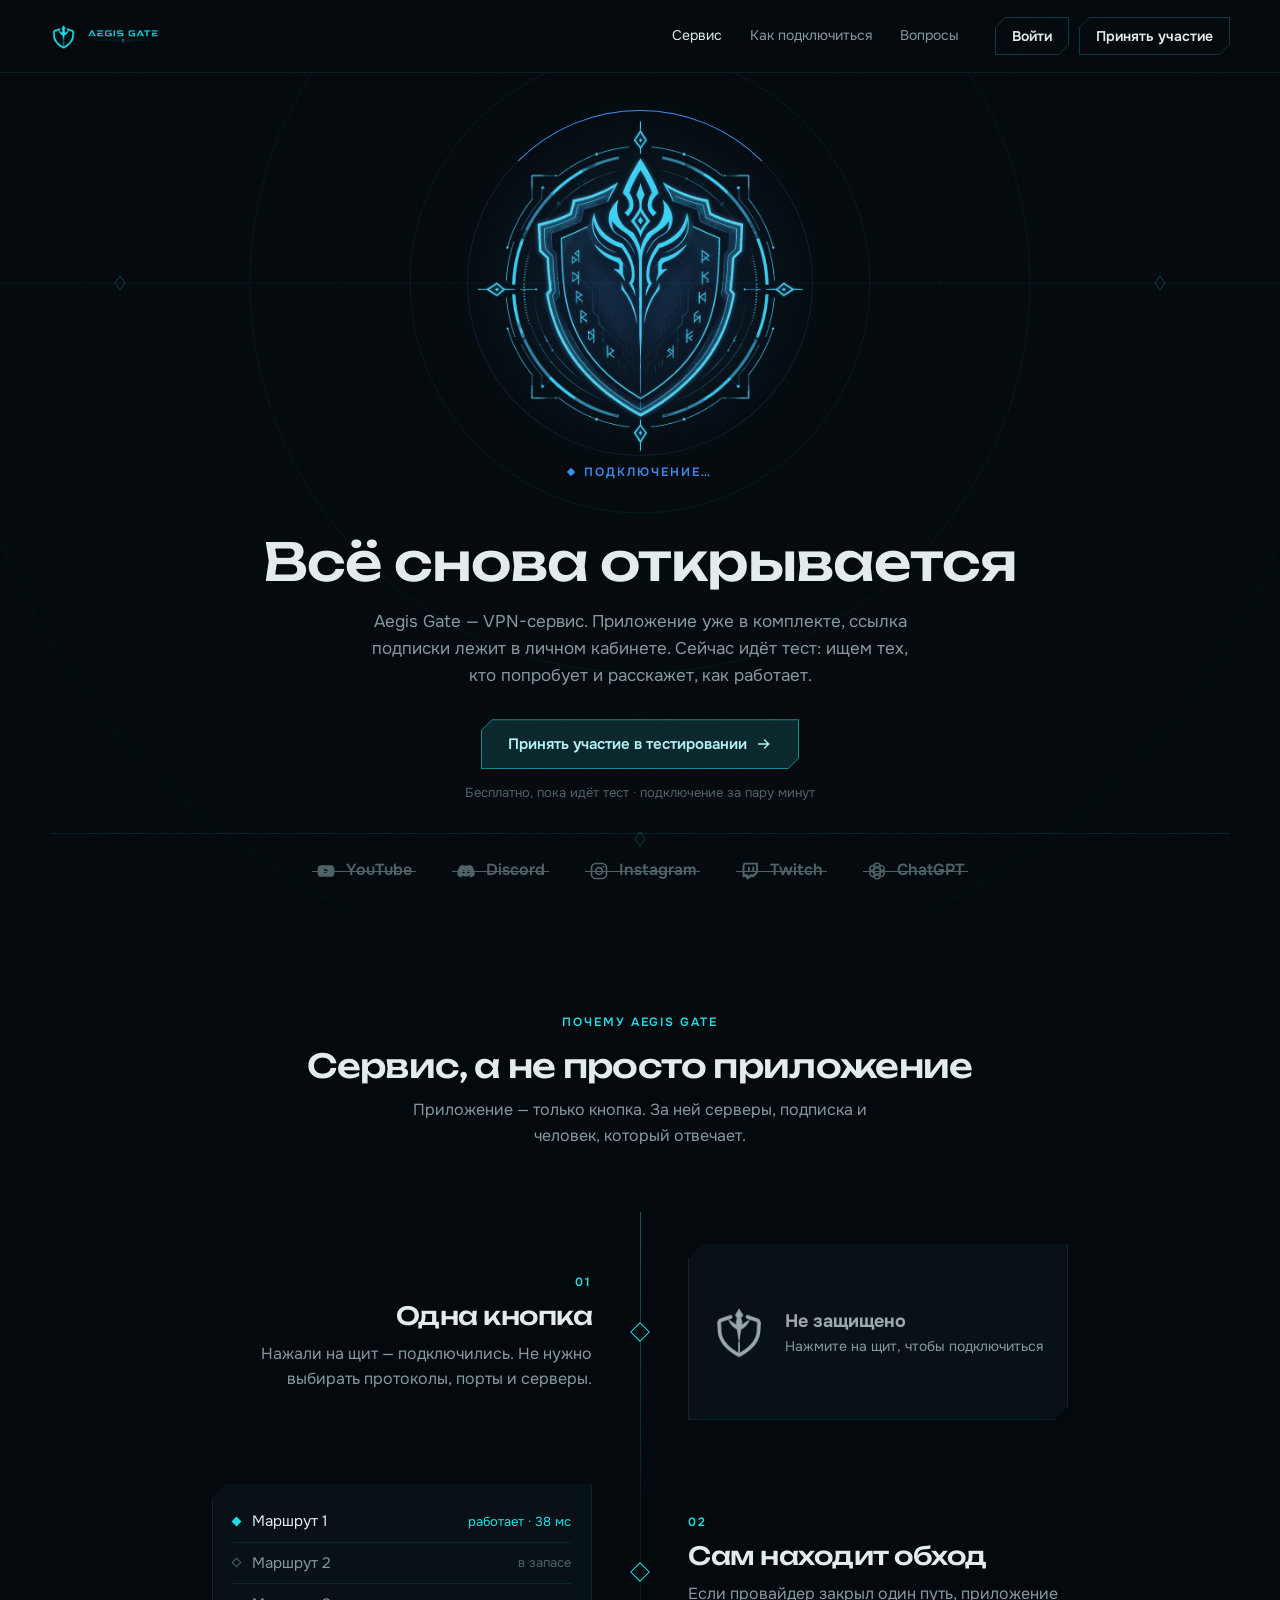
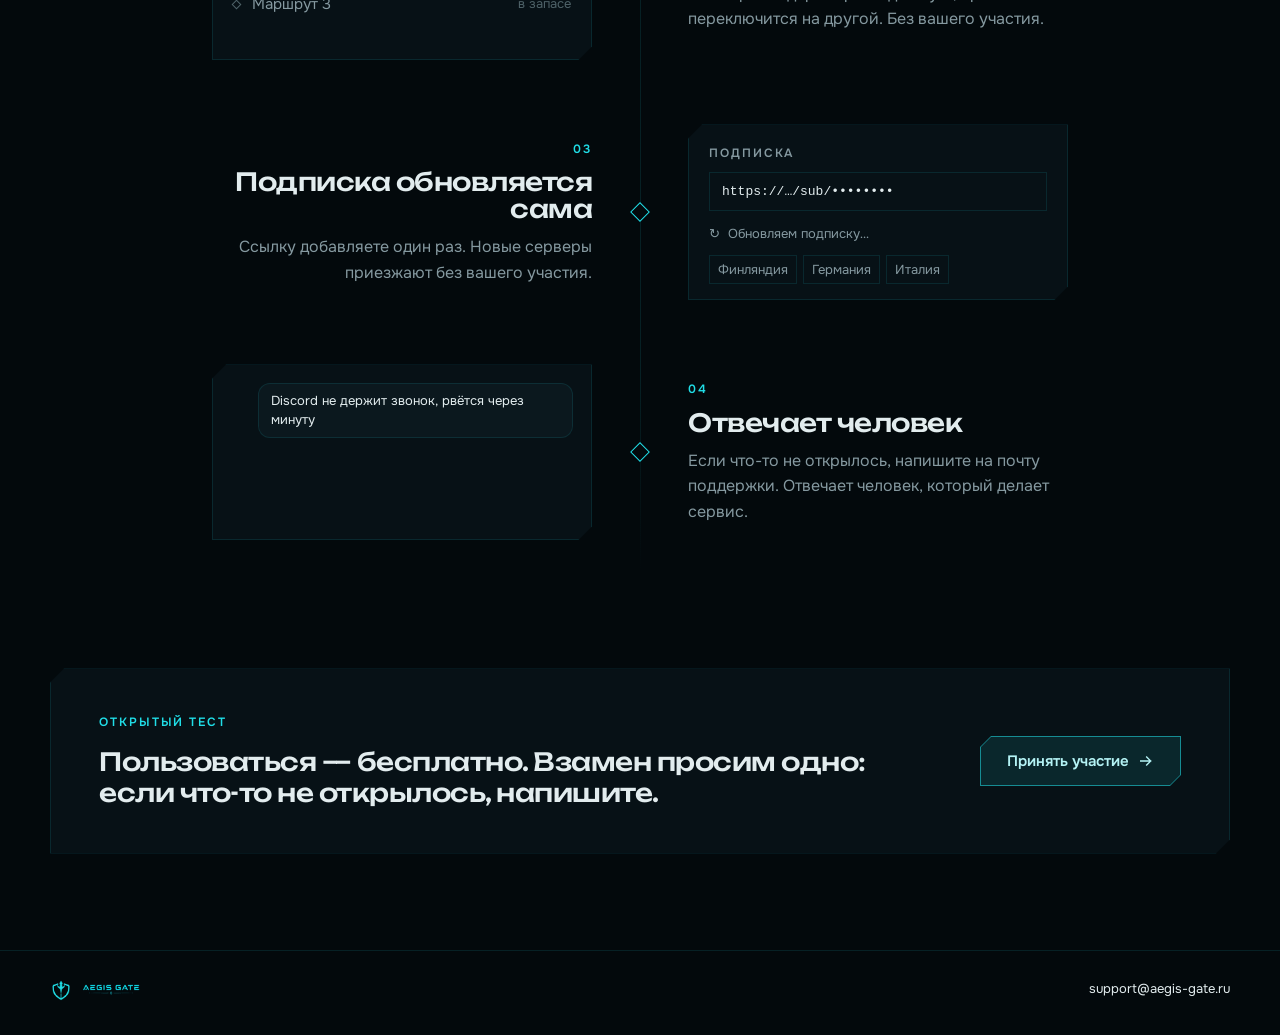
==== index.html @ 605c03d4 "Put the shield icon at the site root so Yandex can show it in search. Co-authored-by: Cursor <cursor" ====
<!DOCTYPE html>
<html lang="ru">
  <head>
    <meta charset="UTF-8">
    <meta name="viewport" content="width=device-width, initial-scale=1">
    <title>Aegis Gate — VPN-сервис. Открытый тест</title>
    <meta name="description" content="Aegis Gate — VPN-сервис: приложение для Windows и Android, ссылка подписки в личном кабинете. Идёт открытый тест — пользоваться бесплатно.">
    <meta name="theme-color" content="#03090C">
    <link rel="canonical" href="https://aegis-gate.ru/">
    <meta property="og:type" content="website">
    <meta property="og:locale" content="ru_RU">
    <meta property="og:site_name" content="Aegis Gate">
    <meta property="og:title" content="Aegis Gate — VPN-сервис. Открытый тест">
    <meta property="og:description" content="Aegis Gate — VPN-сервис: приложение для Windows и Android, ссылка подписки в личном кабинете. Идёт открытый тест — пользоваться бесплатно.">
    <meta property="og:url" content="https://aegis-gate.ru/">
    <meta property="og:image" content="https://aegis-gate.ru/assets/og-image.png">
    <meta property="og:image:width" content="1200">
    <meta property="og:image:height" content="630">
    <meta name="twitter:card" content="summary_large_image">
    <link rel="icon" href="/favicon.png" type="image/png" sizes="120x120">
    <link rel="icon" href="/favicon.ico" type="image/x-icon" sizes="32x32">
    <link rel="apple-touch-icon" href="/assets/apple-touch-icon.png">
    <link rel="manifest" href="site.webmanifest">
    <link rel="preload" href="assets/fonts/unbounded-cyrillic.woff2" as="font" type="font/woff2" crossorigin>
    <link rel="preload" href="assets/fonts/onest-cyrillic.woff2" as="font" type="font/woff2" crossorigin>
    <link rel="stylesheet" href="css/site.css?v=9">
  </head>
  <body>
    <a class="sr-only" href="#main">К содержимому</a>
    <header class="site-header">
      <div class="wrap">
        <a class="brand" href="/" aria-label="Aegis Gate — на главную">
          <img src="assets/brand/status-on.png" alt="" width="27" height="27">
          <img src="assets/brand/wordmark.webp" alt="Aegis Gate" width="72" height="15">
        </a>
        <button class="menu-toggle" type="button" aria-expanded="false" aria-controls="nav" aria-label="Меню"><span></span></button>
        <nav class="nav" id="nav" aria-label="Основное меню">
          <a href="/" aria-current="page">Сервис</a>
          <a href="/connect">Как подключиться</a>
          <a href="/faq">Вопросы</a>
          <div class="nav-actions">
            <a class="btn btn--ghost btn--sm" href="/account" data-account-link><span>Войти</span></a>
            <a class="btn btn--ghost btn--sm" href="/connect"><span>Принять участие</span></a>
          </div>
        </nav>
      </div>
    </header>

    <main id="main">
      <section class="hero" data-shield data-autoplay aria-labelledby="hero-title">
        <div class="backdrop" aria-hidden="true"><svg viewBox="0 0 1800 1800" fill="none" stroke="#20DEE7"><circle cx="900" cy="900" r="230" stroke-opacity="0.085"/><circle cx="900" cy="900" r="300" stroke-opacity="0.075" stroke-dasharray="2 7"/><circle cx="900" cy="900" r="390" stroke-opacity="0.065"/><circle cx="900" cy="900" r="520" stroke-opacity="0.055" stroke-dasharray="2 7"/><circle cx="900" cy="900" r="690" stroke-opacity="0.045"/><circle cx="900" cy="900" r="900" stroke-opacity="0.035" stroke-dasharray="2 7"/><line x1="0" y1="900" x2="1800" y2="900" stroke-opacity="0.05"/><line x1="900" y1="0" x2="900" y2="1800" stroke-opacity="0.04"/><polygon points="380,893 385,900 380,907 375,900" stroke-opacity="0.25"/><polygon points="1420,893 1425,900 1420,907 1415,900" stroke-opacity="0.25"/><polygon points="900,1449 905,1456 900,1463 895,1456" stroke-opacity="0.25"/></svg></div>
        <span class="beam beam--halo" aria-hidden="true"></span>
        <span class="beam beam--core" aria-hidden="true"></span>
        <button class="emblem" data-status="off" type="button" data-emblem aria-pressed="false" aria-label="Щит: нажмите, чтобы подключиться">
          <span class="emblem__glow"></span>
          <span class="emblem__spin"></span>
          <span class="emblem__art">
            <span class="emblem__tone">
              <span class="emblem__half emblem__half--l"><img src="assets/brand/emblem.webp" alt="" width="772" height="772" decoding="async"></span>
              <span class="emblem__half emblem__half--r"><img src="assets/brand/emblem.webp" alt="" width="772" height="772" decoding="async"></span>
            </span>
            <span class="emblem__badge">FI</span>
          </span>
        </button>
        <div class="status">
          <span class="status__label label"><span class="diamond"></span><span data-status-label>Не защищено</span></span>
          <span class="status__hint" data-text-off="Нажмите на щит" data-text-on="Нажмите ещё раз, чтобы выключить">Нажмите на щит</span>
        </div>
        <h1 class="display d-hero" id="hero-title">Всё снова открывается</h1>
        <p class="hero__lead">Aegis Gate — VPN-сервис. Приложение уже в комплекте, ссылка подписки лежит в личном кабинете. Сейчас идёт тест: ищем тех, кто попробует и расскажет, как работает.</p>
        <div class="hero__cta">
          <a class="btn" href="/connect"><span>Принять участие в тестировании <svg class="arrow" viewBox="0 0 24 24" width="16" height="16" aria-hidden="true" fill="none" stroke="currentColor" stroke-width="2" stroke-linecap="square"><path d="M4 12h15M13 6l6 6-6 6"/></svg></span></a>
          <span class="hero__note">Бесплатно, пока идёт тест · подключение за пару минут</span>
        </div>
        <div class="hero__services">
          <ul class="services" aria-label="Что откроется">
            <li class="service" style="--i:0;--brand:#FF2D3D"><svg viewBox="0 0 24 24" fill="currentColor" aria-hidden="true"><path fill-rule="evenodd" d="M6.4 5h11.2A4.4 4.4 0 0 1 22 9.4v5.2a4.4 4.4 0 0 1-4.4 4.4H6.4A4.4 4.4 0 0 1 2 14.6V9.4A4.4 4.4 0 0 1 6.4 5zM10 8.9v6.2l5.3-3.1z"/></svg><span>YouTube</span></li>
            <li class="service" style="--i:1;--brand:#5865F2"><svg viewBox="0 0 24 24" fill="currentColor" aria-hidden="true"><path fill-rule="evenodd" d="M19.3 5.9a16.6 16.6 0 0 0-4.1-1.3l-.5 1.1a15.3 15.3 0 0 0-5.4 0l-.5-1.1a16.6 16.6 0 0 0-4.1 1.3C2.1 9.8 1.4 13.6 1.7 17.4a16.7 16.7 0 0 0 5 2.5l1.1-1.7c-.6-.2-1.2-.5-1.7-.8l.4-.3a11.9 11.9 0 0 0 11 0l.4.3c-.5.3-1.1.6-1.7.8l1.1 1.7a16.7 16.7 0 0 0 5-2.5c.4-4.4-.7-8.2-3-11.5zM9 11a1.7 1.9 0 1 0 0 3.8A1.7 1.9 0 1 0 9 11zm6 0a1.7 1.9 0 1 0 0 3.8 1.7 1.9 0 1 0 0-3.8z"/></svg><span>Discord</span></li>
            <li class="service" style="--i:2;--brand:#F0447A"><svg viewBox="0 0 24 24" fill="currentColor" aria-hidden="true"><rect x="3" y="3" width="18" height="18" rx="5.2" fill="none" stroke="currentColor" stroke-width="2"/><circle cx="12" cy="12" r="4.1" fill="none" stroke="currentColor" stroke-width="2"/><circle cx="17.2" cy="6.8" r="1.25"/></svg><span>Instagram</span></li>
            <li class="service" style="--i:3;--brand:#9B5CFF"><svg viewBox="0 0 24 24" fill="currentColor" aria-hidden="true"><path fill-rule="evenodd" d="M4.6 2 3 6v13.5h4.6V22h2.6l2.5-2.5h3.8L21.5 14V2zm14.6 11-2.9 2.9h-4.2l-2.5 2.5v-2.5H5.4V4.3h13.8zM14.9 7h2.2v5.4h-2.2zm-5.3 0h2.2v5.4H9.6z"/></svg><span>Twitch</span></li>
            <li class="service" style="--i:4;--brand:#E6F1F1"><svg viewBox="0 0 24 24" fill="currentColor" aria-hidden="true"><g fill="none" stroke="currentColor" stroke-width="1.7"><rect x="8.3" y="2.6" width="7.4" height="18.8" rx="3.7" transform="rotate(0 12 12)"/><rect x="8.3" y="2.6" width="7.4" height="18.8" rx="3.7" transform="rotate(60 12 12)"/><rect x="8.3" y="2.6" width="7.4" height="18.8" rx="3.7" transform="rotate(120 12 12)"/></g></svg><span>ChatGPT</span></li>
          </ul>
        </div>
      </section>

      <section class="why" aria-labelledby="why-title">
        <div class="wrap">
          <div class="section-head">
            <div class="label label--cyan">Почему Aegis Gate</div>
            <h2 class="display d-lg" id="why-title">Сервис, а не просто приложение</h2>
            <p>Приложение — только кнопка. За ней серверы, подписка и человек, который отвечает.</p>
          </div>
          <div class="spine">
          <article class="feature">
            <div class="feature__text">
              <div class="label label--cyan">01</div>
              <h3 class="display d-md">Одна кнопка</h3>
              <p>Нажали на щит — подключились. Не нужно выбирать протоколы, порты и серверы.</p>
            </div>
            <div class="feature__node" aria-hidden="true"><span><span class="diamond diamond--hollow"></span></span></div>
            <div class="feature__demo" aria-hidden="true">
            <div class="demo demo-status panel" data-demo="status">
              <img src="assets/brand/status-off.png" data-src-off="assets/brand/status-off.png" data-src-connecting="assets/brand/status-connecting.png" data-src-on="assets/brand/status-on.png" alt="" width="56" height="56">
              <div><b style="color: var(--off)">Не защищено</b><small>Нажмите на щит, чтобы подключиться</small></div>
            </div>
            </div>
          </article>
          <article class="feature">
            <div class="feature__text">
              <div class="label label--cyan">02</div>
              <h3 class="display d-md">Сам находит обход</h3>
              <p>Если провайдер закрыл один путь, приложение переключится на другой. Без вашего участия.</p>
            </div>
            <div class="feature__node" aria-hidden="true"><span><span class="diamond diamond--hollow"></span></span></div>
            <div class="feature__demo" aria-hidden="true">
            <div class="demo demo-route panel" data-demo="route">
              <div class="route" data-state="ok" data-ms="38 мс"><span class="diamond"></span><span class="route__name">Маршрут 1</span><span class="route__state">работает · 38 мс</span></div>
              <div class="route" data-state="idle" data-ms="41 мс"><span class="diamond"></span><span class="route__name">Маршрут 2</span><span class="route__state">в запасе</span></div>
              <div class="route" data-state="idle" data-ms="52 мс"><span class="diamond"></span><span class="route__name">Маршрут 3</span><span class="route__state">в запасе</span></div>
              <div class="route-note">Переключились сами — вы ничего не заметили</div>
            </div>
            </div>
          </article>
          <article class="feature">
            <div class="feature__text">
              <div class="label label--cyan">03</div>
              <h3 class="display d-md">Подписка обновляется сама</h3>
              <p>Ссылку добавляете один раз. Новые серверы приезжают без вашего участия.</p>
            </div>
            <div class="feature__node" aria-hidden="true"><span><span class="diamond diamond--hollow"></span></span></div>
            <div class="feature__demo" aria-hidden="true">
            <div class="demo demo-sub panel" data-demo="sub" data-phase="0">
              <div class="label">Подписка</div>
              <div class="demo-sub__url">https://…/sub/••••••••</div>
              <div class="demo-sub__state"><i aria-hidden="true">↻</i><span class="demo-sub__text">Обновляем подписку…</span></div>
              <div class="chips"><span>Финляндия</span><span>Германия</span><span>Италия</span><span class="chip-new">+ Эстония</span></div>
            </div>
            </div>
          </article>
          <article class="feature">
            <div class="feature__text">
              <div class="label label--cyan">04</div>
              <h3 class="display d-md">Отвечает человек</h3>
              <p>Если что-то не открылось, напишите на почту поддержки. Отвечает человек, который делает сервис.</p>
            </div>
            <div class="feature__node" aria-hidden="true"><span><span class="diamond diamond--hollow"></span></span></div>
            <div class="feature__demo" aria-hidden="true">
            <div class="demo demo-chat panel" data-demo="chat" data-phase="0">
              <div class="bubble bubble--me">Discord не держит звонок, рвётся через минуту</div>
              <div class="typing" aria-hidden="true"><span></span><span></span><span></span></div>
              <div class="bubble bubble--them"><small>Поддержка</small>Поправил маршрут для звонков. Перезапустите щит и проверьте.</div>
            </div>
            </div>
          </article>
          </div>
        </div>
      </section>

      <div class="wrap">
        <section class="band panel" aria-labelledby="band-title">
          <div>
            <div class="label label--cyan">Открытый тест</div>
            <p class="display d-md" id="band-title">Пользоваться — бесплатно. Взамен просим одно: если что-то не открылось, напишите.</p>
          </div>
          <a class="btn" href="/connect"><span>Принять участие <svg class="arrow" viewBox="0 0 24 24" width="16" height="16" aria-hidden="true" fill="none" stroke="currentColor" stroke-width="2" stroke-linecap="square"><path d="M4 12h15M13 6l6 6-6 6"/></svg></span></a>
        </section>
      </div>
    </main>

    <footer class="site-footer">
      <div class="wrap">
        <a class="brand" href="/" aria-label="Aegis Gate — на главную">
          <img src="assets/brand/status-on.png" alt="" width="22" height="22">
          <img src="assets/brand/wordmark.webp" alt="Aegis Gate" width="58" height="12">
        </a>
        <nav class="footer-links" aria-label="Документы">
          <a href="legal/offer.html">Условия</a>
          <a href="legal/privacy.html">Конфиденциальность</a>
          <a href="legal/payment.html">Оплата</a>
          <a href="/faq">Вопросы</a>
        </nav>
        <a class="footer-mail" href="mailto:support@aegis-gate.ru">support@aegis-gate.ru</a>
      </div>
    </footer>
    <script src="config.js?v=1"></script>
    <script src="js/account-nav.js?v=1" defer></script>
    <script src="js/site.js?v=2" defer></script>
  </body>
</html>
---- css/site.css ----
/* Aegis Gate — сайт сервиса. Цвета и формы взяты из логотипа и AppTheme приложения. */

@font-face {
  font-family: 'Unbounded';
  font-style: normal;
  font-weight: 500;
  font-display: swap;
  src: url('../assets/fonts/unbounded-cyrillic.woff2') format('woff2');
  unicode-range: U+0301, U+0400-045F, U+0490-0491, U+04B0-04B1, U+2116;
}
@font-face {
  font-family: 'Unbounded';
  font-style: normal;
  font-weight: 500;
  font-display: swap;
  src: url('../assets/fonts/unbounded-latin.woff2') format('woff2');
  unicode-range: U+0000-00FF, U+0131, U+0152-0153, U+02BB-02BC, U+02C6, U+02DA, U+02DC, U+0304, U+0308, U+0329, U+2000-206F, U+20AC, U+2122, U+2191, U+2193, U+2212, U+2215, U+FEFF, U+FFFD;
}
@font-face {
  font-family: 'Onest';
  font-style: normal;
  font-weight: 400 700;
  font-display: swap;
  src: url('../assets/fonts/onest-cyrillic.woff2') format('woff2');
  unicode-range: U+0301, U+0400-045F, U+0490-0491, U+04B0-04B1, U+2116;
}
@font-face {
  font-family: 'Onest';
  font-style: normal;
  font-weight: 400 700;
  font-display: swap;
  src: url('../assets/fonts/onest-latin.woff2') format('woff2');
  unicode-range: U+0000-00FF, U+0131, U+0152-0153, U+02BB-02BC, U+02C6, U+02DA, U+02DC, U+0304, U+0308, U+0329, U+2000-206F, U+20AC, U+2122, U+2191, U+2193, U+2212, U+2215, U+FEFF, U+FFFD;
}

:root {
  --page: #03090c;
  --panel: #071116;
  --panel-2: #0b181e;
  --text: #e2ecee;
  --muted: #8599a0;
  --dim: #4e6268;
  --line: rgba(32, 222, 231, 0.11);
  --line-strong: rgba(32, 222, 231, 0.24);
  --cyan: #20dee7;
  --blue: #3b8bf0;
  --amber: #f2b233;
  --lime: #c7ff3d;
  --off: #9aa7ae;

  --font-display: 'Unbounded', 'Segoe UI', system-ui, sans-serif;
  --font-body: 'Onest', 'Segoe UI', system-ui, sans-serif;

  --wrap: 1180px;
  --gutter: 40px;
  --header: 72px;
  --ease-out: cubic-bezier(0.2, 0.8, 0.2, 1);
}

*,
*::before,
*::after {
  box-sizing: border-box;
}

html {
  -webkit-text-size-adjust: 100%;
  scroll-behavior: smooth;
  scroll-padding-top: calc(var(--header) + 16px);
}

body {
  margin: 0;
  min-height: 100vh;
  display: flex;
  flex-direction: column;
  background: var(--page);
  color: var(--text);
  font-family: var(--font-body);
  font-size: 16px;
  line-height: 1.55;
  -webkit-font-smoothing: antialiased;
  -moz-osx-font-smoothing: grayscale;
  text-rendering: optimizeLegibility;
}

body::after {
  content: '';
  position: fixed;
  inset: 0;
  pointer-events: none;
  z-index: 100;
  opacity: 0.035;
  background-image: url("data:image/svg+xml;utf8,<svg xmlns='http://www.w3.org/2000/svg' width='180' height='180'><filter id='n'><feTurbulence type='fractalNoise' baseFrequency='0.85' numOctaves='2' stitchTiles='stitch'/><feColorMatrix values='0 0 0 0 1  0 0 0 0 1  0 0 0 0 1  0 0 0 0.55 0'/></filter><rect width='100%' height='100%' filter='url(%23n)'/></svg>");
}

main {
  flex: 1;
}

img,
svg {
  display: block;
}

a {
  color: inherit;
}

button {
  font: inherit;
  color: inherit;
}

::selection {
  background: rgba(32, 222, 231, 0.28);
  color: #fff;
}

:focus-visible {
  outline: 2px solid var(--cyan);
  outline-offset: 3px;
}

[hidden] {
  display: none !important;
}

.sr-only {
  position: absolute;
  width: 1px;
  height: 1px;
  padding: 0;
  margin: -1px;
  overflow: hidden;
  clip: rect(0, 0, 0, 0);
  white-space: nowrap;
  border: 0;
}

.wrap {
  width: 100%;
  max-width: calc(var(--wrap) + var(--gutter) * 2);
  margin: 0 auto;
  padding: 0 var(--gutter);
}

/* ---------- Type ---------- */

.display {
  font-family: var(--font-display);
  font-weight: 500;
  letter-spacing: -0.02em;
  line-height: 1.08;
  margin: 0;
}

.d-hero {
  font-size: 52px;
}
.d-xl {
  font-size: 36px;
}
.d-lg {
  font-size: 33px;
}
.d-md {
  font-size: 25px;
}
.d-sm {
  font-size: 23px;
}

.label {
  font-family: var(--font-body);
  font-size: 12px;
  font-weight: 600;
  letter-spacing: 0.16em;
  text-transform: uppercase;
  color: var(--muted);
}

.label--cyan {
  color: var(--cyan);
}

.muted {
  color: var(--muted);
}

.dim {
  color: var(--dim);
}

/* ---------- Shapes ---------- */

.diamond {
  display: inline-block;
  flex-shrink: 0;
  width: 7px;
  height: 7px;
  transform: rotate(45deg);
  background: var(--cyan);
}

.diamond--hollow {
  background: transparent;
  border: 1px solid currentColor;
}

.panel {
  position: relative;
  background: var(--panel);
  border: 1px solid var(--line);
  clip-path: polygon(14px 0, 100% 0, 100% calc(100% - 14px), calc(100% - 14px) 100%, 0 100%, 0 14px);
}

/* ---------- Buttons: срезанные углы как у букв wordmark ---------- */

.btn {
  --edge: rgba(32, 222, 231, 0.6);
  --fill: #0a272c;
  --ink: #b4f3f5;
  display: inline-flex;
  padding: 1px;
  background: var(--edge);
  clip-path: polygon(11px 0, 100% 0, 100% calc(100% - 11px), calc(100% - 11px) 100%, 0 100%, 0 11px);
  text-decoration: none;
  border: 0;
  cursor: pointer;
  transition: background 200ms;
  -webkit-tap-highlight-color: transparent;
}

.btn > span {
  display: inline-flex;
  align-items: center;
  justify-content: center;
  gap: 9px;
  width: 100%;
  padding: 15px 26px;
  background: var(--fill);
  color: var(--ink);
  font-family: var(--font-body);
  font-size: 15px;
  font-weight: 600;
  line-height: 1.2;
  white-space: nowrap;
  clip-path: polygon(10px 0, 100% 0, 100% calc(100% - 10px), calc(100% - 10px) 100%, 0 100%, 0 10px);
  transition: background 200ms, color 200ms;
}

.btn:hover {
  --edge: rgba(32, 222, 231, 0.85);
  --fill: #0e3439;
  --ink: #e4fdfe;
}

.btn:active > span {
  background: #0c2e33;
}

.btn:focus-visible {
  outline: none;
  --edge: var(--cyan);
}

.btn--ghost {
  --edge: var(--line-strong);
  --fill: var(--page);
  --ink: var(--text);
}

.btn--ghost:hover {
  --edge: rgba(32, 222, 231, 0.45);
  --fill: #071318;
  --ink: #fff;
}

.btn--sm > span {
  padding: 10px 16px;
  font-size: 14px;
}

.btn--wide {
  display: flex;
  width: 100%;
}

.btn svg {
  flex-shrink: 0;
}

.btn .arrow {
  transition: transform 200ms var(--ease-out);
}

.btn:hover .arrow {
  transform: translateX(3px);
}

.btn[aria-disabled='true'] {
  pointer-events: none;
  opacity: 0.5;
}

/* ---------- Header ---------- */

.site-header {
  position: sticky;
  top: 0;
  z-index: 50;
  min-height: var(--header);
  border-bottom: 1px solid var(--line);
  background: rgba(3, 9, 12, 0.82);
  -webkit-backdrop-filter: blur(14px);
  backdrop-filter: blur(14px);
}

.site-header .wrap {
  min-height: var(--header);
  display: flex;
  align-items: center;
  justify-content: space-between;
  gap: 24px;
}

.brand {
  display: flex;
  align-items: center;
  gap: 10px;
  text-decoration: none;
}

.brand img:first-child {
  width: 27px;
  height: 27px;
}

.brand img:last-child {
  height: 15px;
  width: auto;
}

.nav {
  display: flex;
  align-items: center;
  gap: 28px;
  font-size: 14px;
}

.nav-actions {
  display: flex;
  align-items: center;
  gap: 10px;
  margin-left: 8px;
}

.nav a:not(.btn) {
  color: var(--muted);
  text-decoration: none;
  transition: color 200ms;
}

.nav a:not(.btn):hover,
.nav a[aria-current='page'] {
  color: var(--text);
}

.menu-toggle {
  display: none;
  width: 44px;
  height: 44px;
  margin-right: -10px;
  padding: 0;
  border: 0;
  background: none;
  cursor: pointer;
  align-items: center;
  justify-content: center;
}

.menu-toggle span {
  position: relative;
  display: block;
  width: 20px;
  height: 1.5px;
  background: var(--text);
  transition: background 200ms;
}

.menu-toggle span::before,
.menu-toggle span::after {
  content: '';
  position: absolute;
  left: 0;
  width: 20px;
  height: 1.5px;
  background: var(--text);
  transition: transform 250ms var(--ease-out);
}

.menu-toggle span::before {
  transform: translateY(-4px);
}

.menu-toggle span::after {
  transform: translateY(4px);
}

.nav-open .menu-toggle span {
  background: transparent;
}

.nav-open .menu-toggle span::before {
  transform: rotate(45deg);
}

.nav-open .menu-toggle span::after {
  transform: rotate(-45deg);
}

/* ---------- Footer ---------- */

.site-footer {
  border-top: 1px solid var(--line);
  font-size: 13px;
  color: var(--muted);
}

.site-footer .wrap {
  display: flex;
  align-items: center;
  justify-content: space-between;
  gap: 24px;
  padding-top: 28px;
  padding-bottom: 34px;
}

.site-footer .brand img:first-child {
  width: 22px;
  height: 22px;
}

.site-footer .brand img:last-child {
  height: 12px;
}

.footer-links,
.legal-nav {
  display: none;
}

.footer-links a,
.footer-mail {
  color: var(--muted);
  text-decoration: none;
  transition: color 200ms;
}

.footer-links a:hover {
  color: var(--text);
}

.footer-mail {
  display: inline-flex;
  align-items: center;
  gap: 8px;
  color: var(--text);
}

.footer-mail:hover {
  color: var(--cyan);
}

/* ---------- Backdrop: кольца эмблемы расходятся по фону ---------- */

.backdrop {
  position: absolute;
  inset: 0;
  overflow: hidden;
  pointer-events: none;
}

.backdrop svg {
  position: absolute;
  left: 50%;
  top: calc(var(--cy, 210px) - 900px);
  width: 1800px;
  height: 1800px;
  margin-left: -900px;
}

/* ---------- Emblem: ассет приложения + движение AegisEmblem ---------- */

.emblem {
  --size: 340px;
  --sc: 154 167 174;
  --tone: grayscale(1) brightness(0.62);
  position: relative;
  width: calc(var(--size) * 1.22);
  height: var(--size);
  display: flex;
  align-items: center;
  justify-content: center;
  padding: 0;
  border: 0;
  background: none;
  cursor: pointer;
  -webkit-tap-highlight-color: transparent;
  user-select: none;
}

.emblem__glow,
.emblem__spin,
.emblem__wave,
.emblem__art,
.emblem__tone,
.emblem__half {
  display: block;
}

.emblem:focus-visible {
  outline: none;
}

.emblem:focus-visible .emblem__art {
  outline: 1px dashed var(--line-strong);
  outline-offset: 10px;
  border-radius: 50%;
}

.emblem[data-status='connecting'] {
  --sc: 59 139 240;
  --tone: saturate(1.15) hue-rotate(32deg);
}

.emblem[data-status='on'] {
  --sc: 32 222 231;
  --tone: saturate(1.1) brightness(1.2);
}

.emblem[data-status='error'] {
  --sc: 242 178 51;
  --tone: grayscale(0.35) sepia(0.55) saturate(2.2) hue-rotate(-14deg) brightness(0.95);
}

.emblem__glow {
  position: absolute;
  inset: -6%;
  border-radius: 50%;
  background: radial-gradient(circle, rgb(var(--sc) / 0.17) 0%, transparent 64%);
  opacity: 0;
  transition: opacity 500ms;
  pointer-events: none;
}

.emblem:not([data-status='off']) .emblem__glow {
  opacity: 1;
}

.emblem__spin,
.emblem__wave {
  position: absolute;
  left: 50%;
  top: 50%;
  border-radius: 50%;
  pointer-events: none;
}

.emblem__spin {
  width: calc(var(--size) * 1.02);
  height: calc(var(--size) * 1.02);
  margin: calc(var(--size) * -0.51) 0 0 calc(var(--size) * -0.51);
  border: 1px solid rgba(59, 139, 240, 0.14);
  border-top-color: var(--blue);
  opacity: 0;
  transition: opacity 300ms;
}

.emblem[data-status='connecting'] .emblem__spin {
  opacity: 1;
  animation: ag-spin 1.3s linear infinite;
}

.emblem__wave {
  width: calc(var(--size) * 0.92);
  height: calc(var(--size) * 0.92);
  border: 1.5px solid var(--cyan);
  animation: ag-wave 1.15s cubic-bezier(0.2, 0.7, 0.2, 1) both;
}

.emblem__wave + .emblem__wave {
  border-width: 1px;
  animation-delay: 0.2s;
}

.emblem__art {
  position: relative;
  width: var(--size);
  height: var(--size);
}

.emblem__art.is-flash {
  animation: ag-flash 0.9s ease-out;
}

.emblem__tone {
  position: absolute;
  inset: 0;
  filter: var(--tone);
  transition: filter 360ms;
}

.emblem__half {
  position: absolute;
  top: 0;
  width: 50%;
  height: 100%;
  overflow: hidden;
  transition: transform 700ms cubic-bezier(0.45, 0, 0.55, 1);
}

.emblem__half--l {
  left: 0;
}

.emblem__half--r {
  right: 0;
}

.emblem__half img {
  width: var(--size);
  height: var(--size);
  max-width: none;
}

.emblem__half--r img {
  margin-left: calc(var(--size) / -2);
}

.emblem[data-status='on'] .emblem__half {
  transition-timing-function: cubic-bezier(0.33, 1, 0.68, 1);
}

.emblem[data-status='on'] .emblem__half--l {
  transform: translateX(-10.6%);
}

.emblem[data-status='on'] .emblem__half--r {
  transform: translateX(10.6%);
}

.emblem[data-status='connecting'] .emblem__half--l {
  animation: ag-pulse-l 2.8s ease-in-out infinite;
}

.emblem[data-status='connecting'] .emblem__half--r {
  animation: ag-pulse-r 2.8s ease-in-out infinite;
}

.emblem__badge {
  position: absolute;
  left: 50%;
  top: 48%;
  width: calc(var(--size) * 0.16);
  height: calc(var(--size) * 0.16);
  transform: translate(-50%, -50%) scale(0.6);
  border-radius: 50%;
  background: rgba(2, 8, 11, 0.86);
  border: 2px solid var(--cyan);
  display: flex;
  align-items: center;
  justify-content: center;
  color: var(--cyan);
  font-family: 'Segoe UI', var(--font-body);
  font-weight: 800;
  font-size: calc(var(--size) * 0.055);
  opacity: 0;
  transition: opacity 200ms, transform 200ms;
}

.emblem[data-status='on'] .emblem__badge {
  opacity: 1;
  transform: translate(-50%, -50%);
  transition: opacity 400ms 250ms, transform 400ms 250ms var(--ease-out);
}

/* ---------- Status line ---------- */

.status {
  display: flex;
  flex-direction: column;
  align-items: center;
  gap: 6px;
}

.status__label {
  --c: var(--off);
  display: flex;
  align-items: center;
  gap: 10px;
  color: var(--c);
  transition: color 400ms;
}

.status__label .diamond {
  width: 6px;
  height: 6px;
  background: var(--c);
  transition: background 400ms;
}

[data-status='connecting'] .status__label {
  --c: var(--blue);
}

[data-status='connecting'] .status__label .diamond {
  animation: ag-blink 0.9s infinite;
}

[data-status='on'] .status__label {
  --c: var(--cyan);
}

[data-status='error'] .status__label {
  --c: var(--amber);
}

.status__hint {
  min-height: 20px;
  font-size: 13px;
  color: var(--dim);
}

/* ---------- Hero ---------- */

.hero {
  --cy: 210px;
  position: relative;
  min-height: 836px;
  padding-top: 40px;
  display: flex;
  flex-direction: column;
  align-items: center;
  text-align: center;
  overflow: hidden;
}

.hero > :not(.backdrop):not(.beam) {
  position: relative;
}

.beam {
  position: absolute;
  left: 50%;
  top: 0;
  height: var(--cy);
  pointer-events: none;
  transform-origin: bottom;
  transform: scaleY(0);
  opacity: 0;
  transition: transform 1000ms var(--ease-out) 150ms, opacity 600ms;
  background: linear-gradient(to bottom, transparent, var(--cyan));
}

.beam--core {
  width: 1px;
  margin-left: -0.5px;
}

.beam--halo {
  width: 10px;
  margin-left: -5px;
  filter: blur(8px);
}

[data-status='on'] .beam {
  transform: scaleY(1);
}

[data-status='on'] .beam--core {
  opacity: 0.8;
}

[data-status='on'] .beam--halo {
  opacity: 0.35;
}

.hero .status {
  margin-top: 10px;
}

.hero h1 {
  margin-top: 26px;
}

.hero__lead {
  max-width: 560px;
  margin: 18px 0 0;
  font-size: 17px;
  line-height: 1.6;
  color: var(--muted);
}

.hero__cta {
  display: flex;
  flex-direction: column;
  align-items: center;
  gap: 14px;
  margin-top: 30px;
}

.hero__note {
  font-size: 13px;
  color: var(--dim);
}

.hero__services {
  position: absolute !important;
  left: var(--gutter);
  right: var(--gutter);
  bottom: 0;
  max-width: var(--wrap);
  margin: 0 auto;
  padding: 24px 0 26px;
  border-top: 1px solid var(--line);
}

/* ---------- Services band ---------- */

.services {
  display: flex;
  justify-content: center;
  align-items: center;
  gap: 44px;
  margin: 0;
  padding: 0;
  list-style: none;
}

.service {
  --d: calc(600ms + var(--i, 0) * 120ms);
  position: relative;
  display: inline-flex;
  align-items: center;
  gap: 10px;
  font-size: 16px;
  font-weight: 600;
  color: var(--dim);
  transition: color 500ms;
}

.service svg {
  width: 20px;
  height: 20px;
  color: var(--dim);
  transition: color 500ms, filter 500ms;
}

.service::after {
  content: '';
  position: absolute;
  left: -4px;
  right: -4px;
  top: 50%;
  height: 1px;
  background: var(--dim);
  transform-origin: right;
  transition: transform 450ms cubic-bezier(0.6, 0, 0.2, 1);
}

[data-status='on'] .service {
  color: var(--text);
  transition-delay: var(--d);
}

[data-status='on'] .service svg {
  color: var(--brand);
  filter: drop-shadow(0 0 8px color-mix(in srgb, var(--brand) 40%, transparent));
  transition-delay: var(--d);
}

[data-status='on'] .service::after {
  transform: scaleX(0);
  transition-delay: var(--d);
}

/* ---------- Section heads ---------- */

.section-head {
  text-align: center;
}

.section-head h2 {
  margin-top: 16px;
}

.section-head p {
  max-width: 520px;
  margin: 14px auto 0;
  color: var(--muted);
  font-size: 16px;
  line-height: 1.6;
}

/* ---------- Advantages: шов щита становится осью страницы ---------- */

.why {
  padding: 104px 0 40px;
}

.spine {
  position: relative;
  margin-top: 64px;
}

.spine::before {
  content: '';
  position: absolute;
  left: 50%;
  top: 0;
  bottom: 0;
  width: 1px;
  background: linear-gradient(to bottom, rgba(32, 222, 231, 0.4), var(--line) 30%, var(--line) 80%, transparent);
}

.feature {
  display: grid;
  grid-template-columns: 1fr 96px 1fr;
  align-items: center;
  min-height: 240px;
}

.feature__text {
  max-width: 400px;
}

.feature__text h3 {
  margin-top: 10px;
}

.feature__text p {
  margin: 12px 0 0;
  font-size: 16px;
  line-height: 1.6;
  color: var(--muted);
}

.feature__node {
  display: flex;
  justify-content: center;
}

.feature__node span {
  display: flex;
  padding: 6px;
  background: var(--page);
  color: var(--cyan);
}

.feature__node .diamond {
  width: 10px;
  height: 10px;
}

.feature:nth-child(odd) .feature__text {
  grid-column: 1;
  grid-row: 1;
  margin-left: auto;
  text-align: right;
}

.feature:nth-child(odd) .feature__demo {
  grid-column: 3;
  grid-row: 1;
  justify-self: start;
}

.feature:nth-child(even) .feature__text {
  grid-column: 3;
  grid-row: 1;
}

.feature:nth-child(even) .feature__demo {
  grid-column: 1;
  grid-row: 1;
  justify-self: end;
}

.feature__node {
  grid-column: 2;
  grid-row: 1;
}

/* ---------- Live demos ---------- */

.demo {
  width: 380px;
  height: 176px;
  font-size: 15px;
  line-height: 1.35;
}

.demo-status {
  display: flex;
  align-items: center;
  gap: 18px;
  padding: 22px;
}

.demo-status img {
  width: 56px;
  height: 56px;
}

.demo-status b {
  display: block;
  font-size: 18px;
  font-weight: 700;
  transition: color 400ms;
}

.demo-status small {
  display: block;
  margin-top: 4px;
  font-size: 14px;
  color: var(--muted);
}

.demo-route {
  padding: 16px 20px;
}

.route {
  display: flex;
  align-items: center;
  gap: 12px;
  padding: 10px 0;
  color: var(--text);
}

.route + .route {
  border-top: 1px solid var(--line);
}

.route .diamond {
  background: var(--c);
  transition: background 300ms;
}

.route[data-state='idle'] {
  color: var(--muted);
}

.route[data-state='idle'] .diamond {
  background: transparent;
  border: 1px solid var(--dim);
}

.route[data-state='check'] .diamond {
  animation: ag-blink 0.8s infinite;
}

.route__name {
  flex: 1;
}

.route__state {
  font-size: 13px;
  color: var(--c);
  transition: color 300ms;
}

.route[data-state='ok'] {
  --c: var(--cyan);
}

.route[data-state='closed'] {
  --c: var(--amber);
}

.route[data-state='check'] {
  --c: var(--blue);
}

.route[data-state='idle'] {
  --c: var(--dim);
}

.route-note {
  margin-top: 6px;
  min-height: 20px;
  font-size: 13px;
  color: var(--text);
  opacity: 0;
  transition: opacity 400ms;
}

.route-note.is-on {
  opacity: 1;
}

.demo-sub {
  padding: 20px;
}

.demo-sub__url {
  margin-top: 10px;
  padding: 10px 12px;
  border: 1px solid var(--line);
  font-family: Consolas, 'Cascadia Mono', monospace;
  font-size: 13px;
}

.demo-sub__state {
  display: flex;
  align-items: center;
  gap: 8px;
  margin-top: 14px;
  font-size: 13px;
  color: var(--muted);
  transition: color 300ms;
}

.demo-sub__state i {
  display: inline-block;
  font-style: normal;
  animation: ag-spin 1.2s linear infinite;
}

.demo-sub[data-phase='1'] .demo-sub__state {
  color: var(--cyan);
}

.demo-sub[data-phase='1'] .demo-sub__state i {
  animation: none;
}

.chips {
  display: flex;
  flex-wrap: wrap;
  gap: 6px;
  margin-top: 12px;
}

.chips span {
  padding: 5px 8px;
  border: 1px solid var(--line);
  font-size: 13px;
  color: var(--muted);
}

.chips .chip-new {
  display: none;
  color: var(--cyan);
  border-color: rgba(32, 222, 231, 0.33);
  animation: ag-rise 500ms both;
}

.demo-sub[data-phase='1'] .chip-new {
  display: inline-block;
}

.demo-chat {
  display: flex;
  flex-direction: column;
  gap: 10px;
  padding: 18px;
}

.bubble {
  max-width: 92%;
  padding: 8px 12px;
  font-size: 13px;
  line-height: 1.4;
  border-radius: 12px;
}

.bubble--me {
  align-self: flex-end;
  background: var(--panel-2);
  border: 1px solid var(--line);
}

.bubble--them {
  align-self: flex-start;
  background: rgba(32, 222, 231, 0.08);
  border: 1px solid rgba(32, 222, 231, 0.22);
  animation: ag-rise 400ms both;
}

.bubble--them small {
  display: block;
  margin-bottom: 3px;
  font-size: 12px;
  color: var(--cyan);
}

.typing {
  display: flex;
  align-self: flex-start;
  gap: 5px;
  padding: 14px;
  background: rgba(32, 222, 231, 0.08);
  border: 1px solid rgba(32, 222, 231, 0.22);
  border-radius: 12px;
}

.typing span {
  width: 6px;
  height: 6px;
  border-radius: 50%;
  background: var(--cyan);
  animation: ag-blink 0.9s infinite;
}

.typing span:nth-child(2) {
  animation-delay: 0.15s;
}

.typing span:nth-child(3) {
  animation-delay: 0.3s;
}

.demo-chat .typing,
.demo-chat .bubble--them {
  display: none;
}

.demo-chat[data-phase='1'] .typing {
  display: flex;
}

.demo-chat[data-phase='2'] .bubble--them {
  display: block;
}

/* ---------- Open test band ---------- */

.band {
  display: grid;
  grid-template-columns: 1fr auto;
  gap: 40px;
  align-items: center;
  margin-top: 56px;
  margin-bottom: 96px;
  padding: 44px 48px;
}

.band .display {
  margin-top: 14px;
  line-height: 1.25;
}

/* ---------- Connect wizard ---------- */

.connect {
  --cy: -200px;
  position: relative;
  padding: 64px 0 88px;
}

.connect .wrap {
  position: relative;
  max-width: calc(900px + var(--gutter) * 2);
}

.connect h1 {
  margin-top: 14px;
}

.progress {
  display: grid;
  grid-template-columns: repeat(4, 1fr);
  gap: 8px;
  margin: 40px 0 0;
  padding: 0;
  list-style: none;
}

.progress button {
  display: block;
  width: 100%;
  padding: 0;
  border: 0;
  background: none;
  text-align: left;
  cursor: pointer;
}

.progress button::before {
  content: '';
  display: block;
  height: 2px;
  background: var(--line);
  transition: background 400ms;
}

.progress__name {
  display: flex;
  align-items: flex-start;
  gap: 8px;
  margin-top: 10px;
  font-size: 13px;
  line-height: 1.35;
  color: var(--dim);
  transition: color 300ms;
}

.progress__name .diamond {
  display: none;
  width: 5px;
  height: 5px;
}

.progress .is-done::before,
.progress .is-current::before {
  background: var(--cyan);
}

.progress .is-done .diamond {
  display: inline-block;
}

.progress .is-current .progress__name {
  color: var(--text);
}

.progress button:hover .progress__name {
  color: var(--muted);
}

.progress .is-current:hover .progress__name {
  color: var(--text);
}

.progress-mobile {
  display: none;
}

.stage {
  display: grid;
  grid-template-columns: 120px 1fr;
  gap: 24px;
  min-height: 300px;
  margin-top: 28px;
  padding: 40px 44px;
}

.stage__num {
  font-family: var(--font-display);
  font-weight: 500;
  font-size: 59px;
  line-height: 1;
  letter-spacing: -0.02em;
  color: transparent;
  -webkit-text-stroke: 1px rgba(32, 222, 231, 0.53);
}

.step {
  animation: ag-rise 350ms both;
}

.step[hidden] {
  display: none;
}

.step__body {
  margin-top: 22px;
}

.step__note {
  margin: 0;
  max-width: 62ch;
  font-size: 15px;
  line-height: 1.6;
  color: var(--muted);
}

.step__cta {
  margin-top: 32px;
}

.wizard-nav {
  display: flex;
  justify-content: space-between;
  align-items: center;
  gap: 16px;
  margin-top: 20px;
}

.wizard-nav__help {
  font-size: 13px;
  color: var(--dim);
  text-align: center;
}

.wizard-nav__help a {
  color: var(--muted);
  text-decoration: none;
}

.wizard-nav__help a:hover {
  color: var(--cyan);
}

.wizard-nav [data-prev][aria-disabled='true'] {
  visibility: hidden;
}

/* step 1 */

.os-grid {
  display: grid;
  grid-template-columns: 1fr 1fr;
  gap: 14px;
}

.os {
  display: flex;
  flex-direction: column;
  gap: 18px;
  padding: 20px 22px;
  background: var(--panel-2);
}

.os.is-mine {
  border-color: rgba(32, 222, 231, 0.45);
}

.os__head {
  display: flex;
  align-items: center;
  gap: 14px;
}

.os__icon {
  color: var(--muted);
}

.os.is-mine .os__icon {
  color: var(--cyan);
}

.os__name {
  flex: 1;
}

.os__name b {
  display: block;
  font-size: 17px;
  font-weight: 600;
}

.os__name small {
  display: block;
  margin-top: 2px;
  font-size: 13px;
  color: var(--muted);
}

.os__mine {
  display: none;
  font-size: 10px;
}

.os.is-mine .os__mine {
  display: inline;
}

.os__foot {
  display: flex;
  align-items: center;
  justify-content: space-between;
  gap: 12px;
}

.os__file {
  font-family: Consolas, 'Cascadia Mono', monospace;
  font-size: 12px;
  color: var(--dim);
}

.os__alt {
  margin-top: -8px;
  font-size: 12px;
  color: var(--dim);
}

.os__alt a {
  color: var(--muted);
}

.os__alt a:hover {
  color: var(--cyan);
}

.step1-note {
  margin: 14px 0 0;
  font-size: 13px;
  color: var(--dim);
}


/* step 2 */

.msg {
  display: flex;
  align-items: center;
  gap: 16px;
  margin-top: 16px;
  padding: 14px 16px;
  background: var(--panel-2);
}

.msg__text {
  flex: 1;
  font-size: 15px;
}

.copy {
  padding: 6px 2px;
  border: 0;
  background: none;
  font-size: 13px;
  font-weight: 600;
  color: var(--muted);
  cursor: pointer;
  transition: color 200ms;
}

.copy:hover,
.copy.is-done {
  color: var(--cyan);
}

.tg-row {
  display: flex;
  align-items: center;
  gap: 16px;
  margin-top: 16px;
  font-size: 13px;
  color: var(--dim);
}

/* step 3 */

.add-step {
  display: grid;
  grid-template-columns: 1fr 324px;
  gap: 28px;
  align-items: center;
}

.add-list {
  margin: 0;
  padding: 0;
  list-style: none;
}

.add-list li {
  display: grid;
  grid-template-columns: 26px 1fr;
  padding: 12px 0;
  font-size: 14.5px;
  line-height: 1.55;
  color: var(--dim);
  transition: color 300ms;
}

.add-list li + li {
  border-top: 1px solid var(--line);
}

.add-list li .diamond {
  width: 6px;
  height: 6px;
  margin-top: 7px;
  background: transparent;
  border: 1px solid var(--dim);
  transition: background 300ms, border-color 300ms;
}

.add-list li.is-on {
  color: var(--text);
}

.add-list li.is-on .diamond {
  background: var(--cyan);
  border-color: var(--cyan);
}

.add-list b {
  font-weight: 600;
}

.add-list .lime {
  color: var(--lime);
}

/* step 4 */

.shield-step {
  display: flex;
  align-items: center;
  gap: 32px;
}

.shield-step .emblem {
  --size: 210px;
  flex-shrink: 0;
}

.shield-step .status {
  align-items: flex-start;
}

.shield-step__text {
  max-width: 300px;
  margin: 14px 0 0;
  font-size: 15px;
  line-height: 1.6;
  color: var(--muted);
}

/* ---------- App mock: главный экран без подписки ---------- */

.appmock-frame {
  --s: 0.9;
  width: calc(360px * var(--s));
  height: calc(404px * var(--s));
}

.appmock {
  --app-muted: #93a9ae;
  --app-line: rgba(32, 222, 231, 0.2);
  position: relative;
  width: 360px;
  height: 404px;
  transform: scale(var(--s));
  transform-origin: top left;
  overflow: hidden;
  background: #050d11;
  border: 1px solid var(--app-line);
  border-radius: 22px;
  color: #eaf7f8;
  font-size: 13px;
  line-height: 1.3;
  user-select: none;
}

.appmock::before {
  content: '';
  position: absolute;
  inset: 0;
  background: radial-gradient(ellipse 80% 60% at 100% 100%, rgba(19, 141, 152, 0.18), transparent 70%);
}

.appmock > * {
  position: absolute;
}

.am-title {
  left: 14px;
  top: 12px;
  font-size: 12px;
  font-weight: 700;
}

.am-emblem {
  left: 72px;
  top: 30px;
  width: 216px;
  height: 216px;
  filter: grayscale(1) brightness(0.62);
  transition: opacity 300ms;
}

.appmock.is-open .am-emblem {
  opacity: 0.5;
}

.am-card {
  left: 14px;
  top: 268px;
  width: 332px;
  height: 62px;
  display: flex;
  align-items: center;
  padding: 0 14px 0 16px;
  border-radius: 20px;
  background: rgba(15, 29, 35, 0.72);
  border: 1px solid var(--app-line);
  transition: border-color 250ms;
}

.appmock.is-open .am-card {
  border-color: rgba(32, 222, 231, 0.8);
}

.am-cell {
  flex: 1;
}

.am-cell small {
  display: block;
  font-size: 9.5px;
  font-weight: 600;
  letter-spacing: 0.12em;
  color: var(--app-muted);
}

.am-cell b {
  display: block;
  margin-top: 3px;
  font-size: 13px;
  font-weight: 700;
}

.am-cell b.is-fresh {
  animation: ag-rise 300ms both;
}

.am-chevron {
  width: 20px;
  height: 20px;
  stroke: var(--app-muted);
  transition: transform 250ms, stroke 250ms;
}

.appmock.is-open .am-chevron {
  transform: rotate(180deg);
  stroke: var(--cyan);
}

.am-stats {
  left: 14px;
  top: 340px;
  width: 332px;
  display: grid;
  grid-template-columns: repeat(4, 1fr);
  gap: 7px;
}

.am-stats div {
  height: 50px;
  padding: 8px 9px;
  border: 1px solid var(--app-line);
  border-radius: 14px;
}

.am-stats small {
  display: block;
  overflow: hidden;
  font-size: 9.5px;
  color: var(--app-muted);
  white-space: nowrap;
  text-overflow: ellipsis;
}

.am-stats b {
  display: block;
  margin-top: 4px;
  font-size: 13px;
  font-weight: 700;
}

.appmock.is-active .am-stats b.is-accent {
  color: var(--cyan);
}

.am-sheet {
  left: 14px;
  top: 34px;
  width: 332px;
  height: 226px;
  border-radius: 18px;
  background: #0a161b;
  border: 1px solid var(--app-line);
  box-shadow: 0 18px 40px rgba(0, 0, 0, 0.55);
  opacity: 0;
  transform: translateY(10px) scale(0.98);
  transform-origin: bottom center;
  transition: opacity 260ms, transform 300ms var(--ease-out);
}

.appmock.is-open .am-sheet {
  opacity: 1;
  transform: none;
}

.am-sheet > * {
  position: absolute;
  left: 14px;
  right: 14px;
}

.am-sheet__title {
  top: 12px;
  font-size: 15px;
  font-weight: 700;
}

.am-sheet__sub {
  top: 34px;
  font-size: 11.5px;
  line-height: 15px;
  color: var(--app-muted);
}

.am-field {
  top: 70px;
  height: 36px;
  display: flex;
  align-items: center;
  padding: 0 12px;
  overflow: hidden;
  border-radius: 12px;
  background: #0b1a20;
  border: 1px solid var(--app-line);
  white-space: nowrap;
  transition: border-color 200ms;
}

.am-field__hint {
  color: var(--app-muted);
}

.am-field__caret {
  display: none;
  width: 1.5px;
  height: 16px;
  margin-left: 1px;
  background: var(--cyan);
  animation: ag-blink 0.9s infinite;
}

.appmock.is-focus .am-field {
  border-color: var(--cyan);
}

.appmock.is-focus .am-field__caret {
  display: block;
}

.appmock.is-focus .am-field__hint {
  display: none;
}

.am-add {
  top: 110px;
  left: auto !important;
  right: 22px !important;
  height: 28px;
  line-height: 28px;
  font-weight: 700;
  color: var(--cyan);
  transition: text-shadow 200ms;
}

.appmock.is-press .am-add {
  text-shadow: 0 0 12px var(--cyan);
}

.am-action {
  height: 40px;
  display: flex;
  align-items: center;
}

.am-action + .am-action {
  border-top: 1px solid var(--app-line);
}

.am-action--paste {
  top: 142px;
}

.am-action--qr {
  top: 182px;
}

.am-action div {
  flex: 1;
}

.am-action small {
  display: block;
  margin-top: 1px;
  font-size: 11px;
  color: var(--app-muted);
}

.am-action svg {
  width: 16px;
  height: 16px;
  stroke: var(--app-muted);
}

.am-click {
  width: 34px;
  height: 34px;
  border-radius: 50%;
  border: 1.5px solid var(--cyan);
  animation: ag-wave 600ms ease-out both;
  pointer-events: none;
}

.am-cursor {
  width: 22px;
  height: 22px;
  filter: drop-shadow(0 2px 4px rgba(0, 0, 0, 0.6));
  transition: left 560ms cubic-bezier(0.45, 0, 0.2, 1), top 560ms cubic-bezier(0.45, 0, 0.2, 1), transform 150ms;
  pointer-events: none;
}

.am-cursor.is-press {
  transform: scale(0.86);
}

/* ---------- FAQ ---------- */

.faq {
  padding: 64px 0 88px;
}

.faq .wrap {
  display: grid;
  grid-template-columns: 320px 1fr;
  gap: 56px;
}

.faq__aside p {
  margin: 16px 0 18px;
  font-size: 15px;
  line-height: 1.6;
  color: var(--muted);
}

.qa {
  border-top: 1px solid var(--line);
}

.qa:first-child {
  border-top-color: var(--line-strong);
}

.qa summary {
  display: flex;
  justify-content: space-between;
  align-items: center;
  gap: 16px;
  padding: 22px 0;
  font-size: 19px;
  font-weight: 600;
  cursor: pointer;
  list-style: none;
}

.qa summary::-webkit-details-marker {
  display: none;
}

.qa summary .diamond {
  width: 8px;
  height: 8px;
  background: transparent;
  border: 1px solid var(--muted);
  transition: transform 250ms, border-color 250ms;
}

.qa[open] summary .diamond {
  transform: rotate(90deg);
  border-color: var(--cyan);
}

.qa summary:hover {
  color: #fff;
}

.qa__a {
  max-width: 620px;
  padding-bottom: 22px;
  font-size: 16px;
  line-height: 1.6;
  color: var(--muted);
  animation: ag-rise 300ms both;
}

.qa__a p {
  margin: 0;
}

.qa__a p + p {
  margin-top: 10px;
}

.qa__a a {
  color: var(--text);
}

.qa__a a:hover {
  color: var(--cyan);
}

/* ---------- Legal ---------- */

.legal {
  padding: 64px 0 96px;
}

.legal .wrap {
  max-width: calc(760px + var(--gutter) * 2);
}

.legal h1 {
  font-family: var(--font-display);
  font-weight: 500;
  font-size: 33px;
  line-height: 1.15;
  letter-spacing: -0.02em;
  margin: 14px 0 0;
}

.legal__lead {
  margin: 18px 0 8px;
  font-size: 16px;
  color: var(--muted);
}

.legal h2 {
  margin: 40px 0 12px;
  font-size: 19px;
  font-weight: 600;
}

.legal p,
.legal li {
  font-size: 16px;
  line-height: 1.7;
  color: #b8c7ca;
}

.legal p {
  margin: 0 0 12px;
}

.legal ul {
  margin: 0 0 12px;
  padding-left: 20px;
}

.legal li::marker {
  color: var(--cyan);
}

.legal strong {
  color: var(--text);
  font-weight: 600;
}

.legal a {
  color: var(--cyan);
  text-decoration-color: rgba(32, 222, 231, 0.4);
  text-underline-offset: 3px;
}

.legal-nav {
  display: none;
  flex-wrap: wrap;
  gap: 8px;
  margin-top: 56px;
  padding-top: 24px;
  border-top: 1px solid var(--line);
}

/* ---------- 404 ---------- */

.lost {
  --cy: 200px;
  position: relative;
  padding: 40px 0 96px;
  display: flex;
  flex-direction: column;
  align-items: center;
  text-align: center;
  overflow: hidden;
}

.lost > :not(.backdrop) {
  position: relative;
}

.lost .emblem {
  --size: 260px;
}

.lost h1 {
  margin-top: 22px;
}

.lost p {
  margin: 14px 0 28px;
  color: var(--muted);
}

/* ---------- Keyframes ---------- */

@keyframes ag-spin {
  to {
    transform: rotate(360deg);
  }
}

@keyframes ag-wave {
  0% {
    transform: translate(-50%, -50%) scale(0.5);
    opacity: 0.8;
  }
  100% {
    transform: translate(-50%, -50%) scale(1.8);
    opacity: 0;
  }
}

@keyframes ag-flash {
  0% {
    filter: brightness(2.2);
  }
  100% {
    filter: brightness(1);
  }
}

@keyframes ag-blink {
  0%,
  100% {
    opacity: 0.25;
  }
  50% {
    opacity: 1;
  }
}

@keyframes ag-rise {
  from {
    opacity: 0;
    transform: translateY(8px);
  }
  to {
    opacity: 1;
    transform: none;
  }
}

@keyframes ag-pulse-l {
  0%,
  100% {
    transform: translateX(-1.26%);
  }
  50% {
    transform: translateX(-3.6%);
  }
}

@keyframes ag-pulse-r {
  0%,
  100% {
    transform: translateX(1.26%);
  }
  50% {
    transform: translateX(3.6%);
  }
}

/* ---------- Responsive ---------- */

@media (max-width: 1080px) {
  .services {
    gap: 30px;
  }

  .feature {
    grid-template-columns: 1fr 64px 1fr;
  }

  .demo {
    width: 340px;
  }
}

@media (max-width: 900px) {
  :root {
    --gutter: 24px;
  }

  .d-hero {
    font-size: 44px;
  }

  .hero {
    min-height: 0;
    padding-bottom: 0;
  }

  .hero__services {
    position: relative !important;
    left: auto;
    right: auto;
    width: calc(100% - var(--gutter) * 2);
    margin-top: 56px;
  }

  .services {
    flex-wrap: wrap;
    gap: 18px 28px;
  }

  .spine::before {
    left: 11px;
  }

  .feature,
  .feature:nth-child(odd),
  .feature:nth-child(even) {
    grid-template-columns: 24px 1fr;
    gap: 18px 16px;
    min-height: 0;
    padding: 28px 0;
    align-items: start;
  }

  .feature__node,
  .feature:nth-child(odd) .feature__node {
    grid-column: 1;
    grid-row: 1;
    padding-top: 2px;
  }

  .feature:nth-child(odd) .feature__text,
  .feature:nth-child(even) .feature__text {
    grid-column: 2;
    grid-row: 1;
    margin-left: 0;
    text-align: left;
    max-width: none;
  }

  .feature:nth-child(odd) .feature__demo,
  .feature:nth-child(even) .feature__demo {
    grid-column: 2;
    grid-row: 2;
    justify-self: stretch;
  }

  .band {
    grid-template-columns: 1fr;
    gap: 24px;
    padding: 32px 28px;
  }

  .stage {
    grid-template-columns: 1fr;
    gap: 0;
    padding: 32px 28px;
  }

  .stage__num {
    display: none;
  }

  .add-step {
    grid-template-columns: 1fr;
  }

  .add-step .appmock-frame {
    justify-self: center;
    order: -1;
  }

  .faq .wrap {
    grid-template-columns: 1fr;
    gap: 28px;
  }
}

@media (max-width: 720px) {
  :root {
    --gutter: 18px;
    --header: 58px;
  }

  .menu-toggle {
    display: flex;
  }

  .nav {
    position: absolute;
    left: 0;
    right: 0;
    top: 100%;
    flex-direction: column;
    align-items: stretch;
    gap: 0;
    padding: 8px var(--gutter) 20px;
    background: rgba(3, 9, 12, 0.97);
    border-bottom: 1px solid var(--line);
    font-size: 16px;
    opacity: 0;
    visibility: hidden;
    transform: translateY(-6px);
    transition: opacity 200ms, transform 200ms, visibility 0s 200ms;
  }

  .nav a:not(.btn) {
    padding: 14px 0;
    border-bottom: 1px solid var(--line);
  }

  .nav .btn {
    margin-top: 16px;
  }

  .nav-actions {
    flex-direction: column;
    align-items: stretch;
    gap: 10px;
    margin: 16px 0 0;
  }

  .nav .nav-actions .btn {
    margin-top: 0;
  }

  .nav .btn > span {
    padding: 14px 20px;
    font-size: 15px;
  }

  .nav-open .nav {
    opacity: 1;
    visibility: visible;
    transform: none;
    transition: opacity 200ms, transform 200ms;
  }

  .brand img:first-child {
    width: 20px;
    height: 20px;
  }

  .brand img:last-child {
    height: 11px;
  }

  .d-hero {
    font-size: 34px;
  }

  .d-xl {
    font-size: 28px;
  }

  .d-lg {
    font-size: 26px;
  }

  .d-md {
    font-size: 22px;
  }

  .hero {
    --cy: 126px;
    padding-top: 26px;
  }

  .hero .emblem {
    --size: 200px;
  }

  .hero .status {
    margin-top: 8px;
  }

  .hero h1 {
    margin-top: 20px;
  }

  .hero__lead {
    font-size: 15px;
    margin-top: 12px;
    padding: 0 var(--gutter);
  }

  .hero__cta {
    width: 100%;
    padding: 0 var(--gutter);
    margin-top: 22px;
  }

  .hero__cta .btn {
    display: flex;
    width: 100%;
  }

  .hero__services {
    margin-top: 32px;
    padding: 20px 0 22px;
  }

  .services {
    gap: 22px;
  }

  .service span {
    position: absolute;
    width: 1px;
    height: 1px;
    overflow: hidden;
    clip: rect(0, 0, 0, 0);
  }

  .service::after {
    left: -3px;
    right: -3px;
  }

  .service svg {
    width: 24px;
    height: 24px;
  }

  .why {
    padding-top: 72px;
  }

  .spine {
    margin-top: 32px;
  }

  .demo {
    width: 100%;
    max-width: 380px;
    height: auto;
    min-height: 176px;
  }

  .band {
    margin-bottom: 64px;
  }

  .site-footer .wrap {
    flex-direction: column;
    align-items: flex-start;
  }

  .connect {
    padding: 36px 0 56px;
  }

  .progress {
    display: none;
  }

  .progress-mobile {
    display: block;
    margin-top: 24px;
  }

  .progress-mobile__bars {
    display: grid;
    grid-template-columns: repeat(4, 1fr);
    gap: 5px;
    margin-top: 12px;
  }

  .progress-mobile__bars span {
    height: 2px;
    background: var(--line);
    transition: background 300ms;
  }

  .progress-mobile__bars span.is-on {
    background: var(--cyan);
  }

  .stage {
    min-height: 0;
    margin-top: 20px;
    padding: 24px 18px;
  }

  .os-grid {
    grid-template-columns: 1fr;
  }


  .msg {
    flex-direction: column;
    align-items: flex-start;
    gap: 8px;
  }

  .tg-row {
    flex-direction: column;
    align-items: stretch;
    text-align: center;
  }

  .tg-row .btn {
    display: flex;
  }

  .shield-step {
    flex-direction: column;
    gap: 16px;
    text-align: center;
  }

  .shield-step .status {
    align-items: center;
  }

  .shield-step__text {
    margin-left: auto;
    margin-right: auto;
  }

  .wizard-nav__help {
    display: none;
  }

  .qa summary {
    font-size: 17px;
  }

  .legal {
    padding-top: 40px;
  }

  .legal h1 {
    font-size: 26px;
  }
}

@media (prefers-reduced-motion: reduce) {
  html {
    scroll-behavior: auto;
  }

  *,
  *::before,
  *::after {
    animation-duration: 0.01ms !important;
    animation-iteration-count: 1 !important;
    transition-duration: 0.01ms !important;
    transition-delay: 0s !important;
  }
}
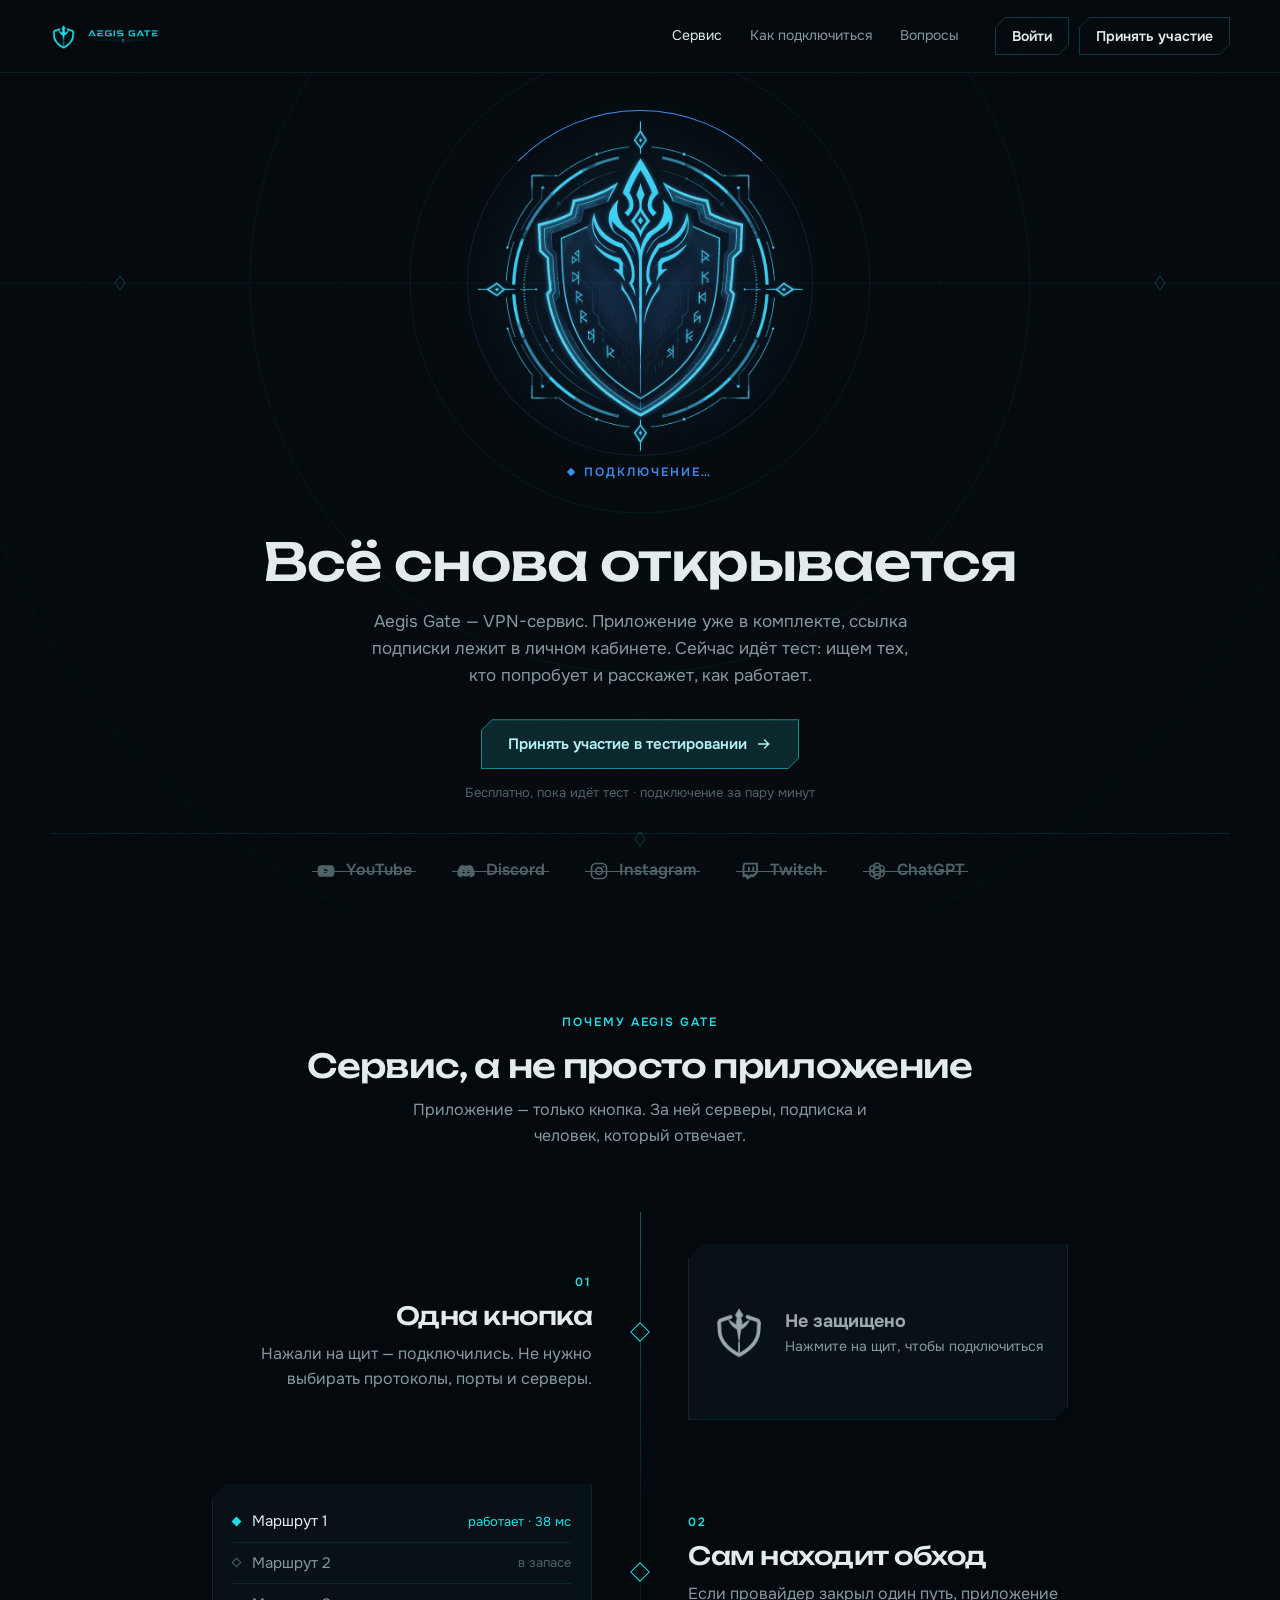
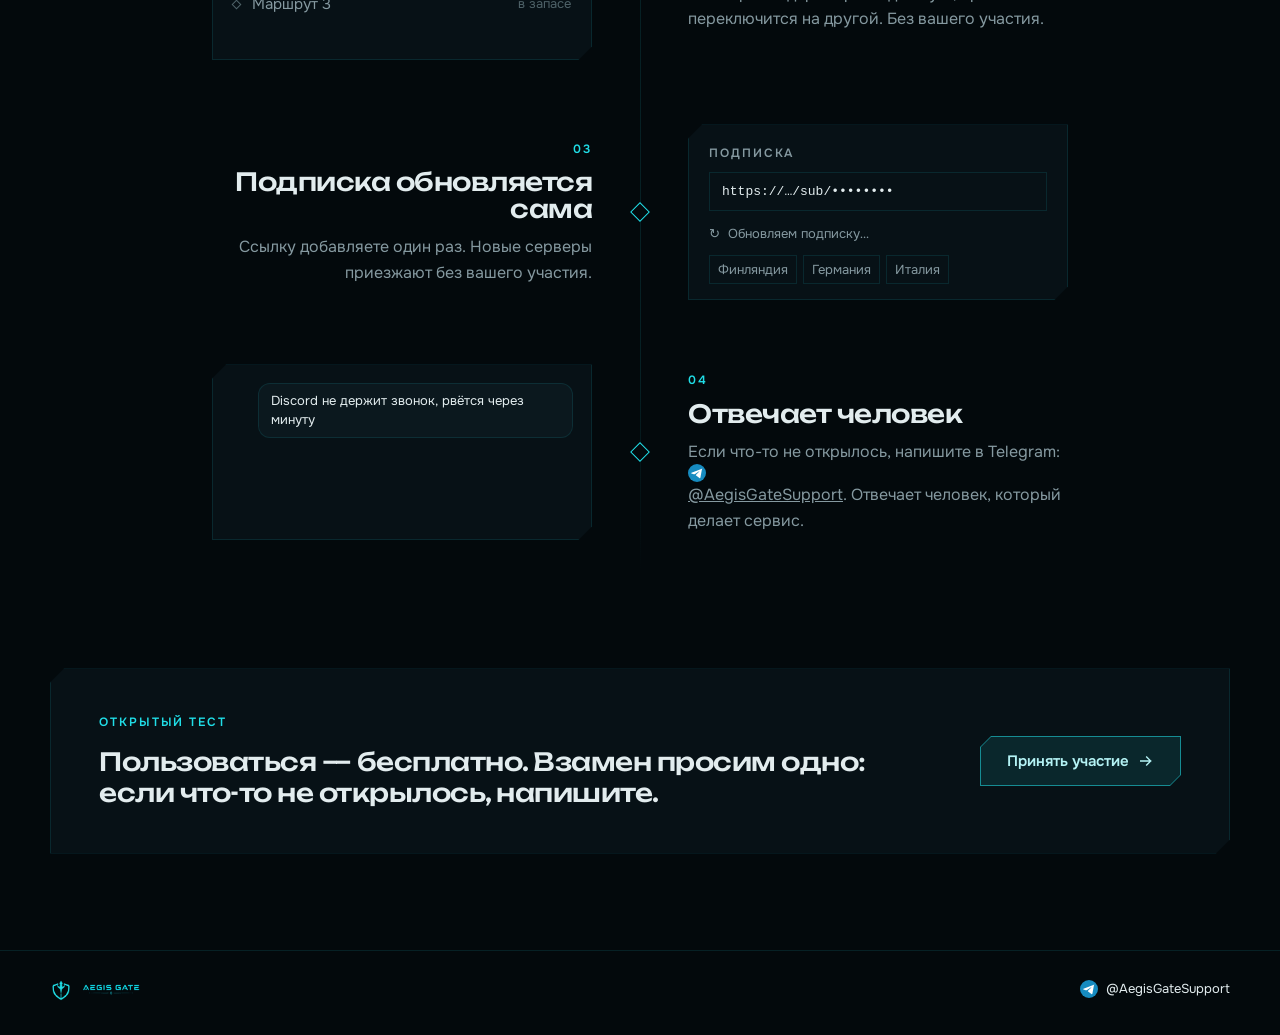
==== commit 8926a01a: "Link support contacts to Telegram" ====
--- a/index.html
+++ b/index.html
@@ -23,7 +23,7 @@
     <link rel="manifest" href="site.webmanifest">
     <link rel="preload" href="assets/fonts/unbounded-cyrillic.woff2" as="font" type="font/woff2" crossorigin>
     <link rel="preload" href="assets/fonts/onest-cyrillic.woff2" as="font" type="font/woff2" crossorigin>
-    <link rel="stylesheet" href="css/site.css?v=9">
+    <link rel="stylesheet" href="css/site.css?v=10">
   </head>
   <body>
     <a class="sr-only" href="#main">К содержимому</a>
@@ -141,7 +141,7 @@
             <div class="feature__text">
               <div class="label label--cyan">04</div>
               <h3 class="display d-md">Отвечает человек</h3>
-              <p>Если что-то не открылось, напишите на почту поддержки. Отвечает человек, который делает сервис.</p>
+              <p>Если что-то не открылось, напишите в Telegram: <a data-tg href="https://t.me/AegisGateSupport"><img class="telegram-icon" src="/assets/telegram.svg" width="18" height="18" alt="">@AegisGateSupport</a>. Отвечает человек, который делает сервис.</p>
             </div>
             <div class="feature__node" aria-hidden="true"><span><span class="diamond diamond--hollow"></span></span></div>
             <div class="feature__demo" aria-hidden="true">
@@ -179,11 +179,11 @@
           <a href="legal/payment.html">Оплата</a>
           <a href="/faq">Вопросы</a>
         </nav>
-        <a class="footer-mail" href="mailto:support@aegis-gate.ru">support@aegis-gate.ru</a>
+        <a class="footer-support" data-tg href="https://t.me/AegisGateSupport"><img class="telegram-icon" src="/assets/telegram.svg" width="18" height="18" alt="">@AegisGateSupport</a>
       </div>
     </footer>
-    <script src="config.js?v=1"></script>
+    <script src="config.js?v=4"></script>
     <script src="js/account-nav.js?v=1" defer></script>
-    <script src="js/site.js?v=2" defer></script>
+    <script src="js/site.js?v=5" defer></script>
   </body>
 </html>
--- a/css/site.css
+++ b/css/site.css
@@ -452,7 +452,7 @@
 }
 
 .footer-links a,
-.footer-mail {
+.footer-support {
   color: var(--muted);
   text-decoration: none;
   transition: color 200ms;
@@ -462,14 +462,22 @@
   color: var(--text);
 }
 
-.footer-mail {
+.footer-support {
   display: inline-flex;
   align-items: center;
   gap: 8px;
   color: var(--text);
 }
 
-.footer-mail:hover {
+.telegram-icon {
+  vertical-align: -0.22em;
+}
+
+a[data-tg]:not(.btn):not(.footer-support) .telegram-icon {
+  margin-inline-end: 0.35em;
+}
+
+.footer-support:hover {
   color: var(--cyan);
 }
 
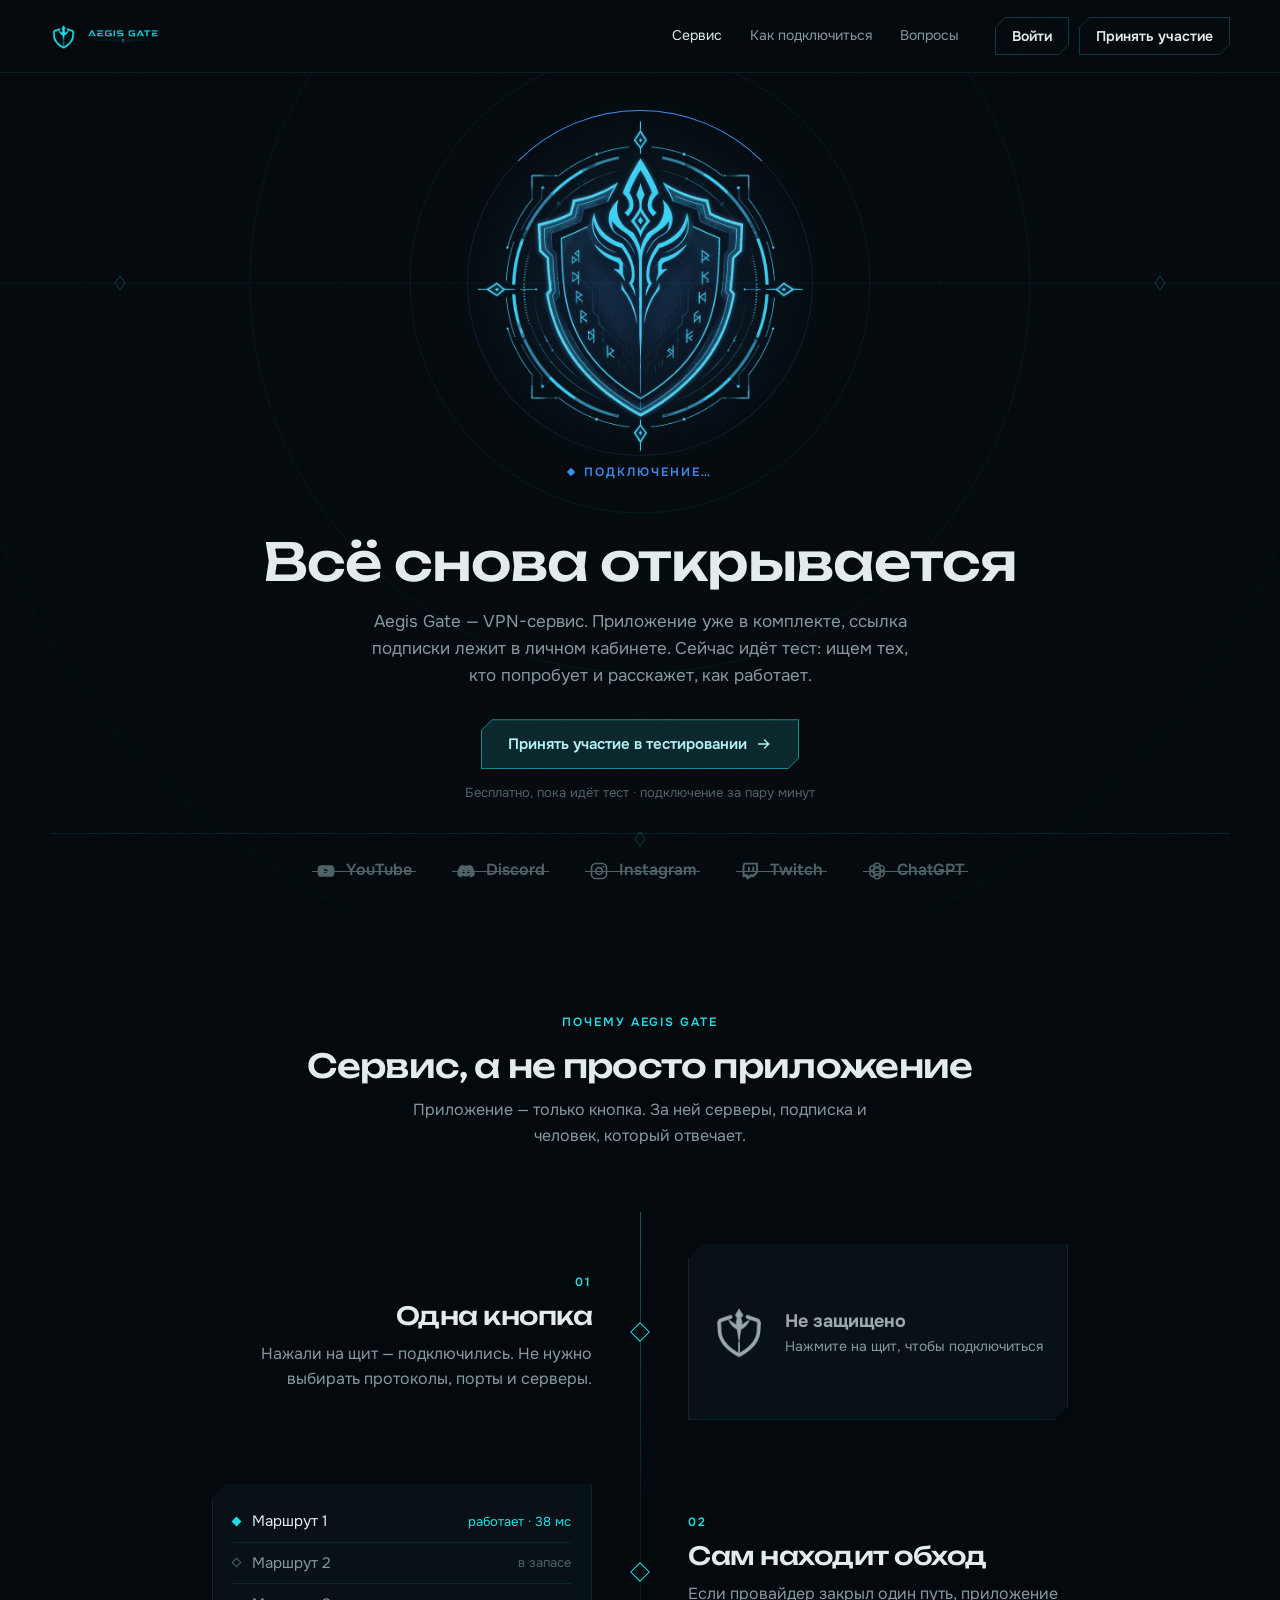
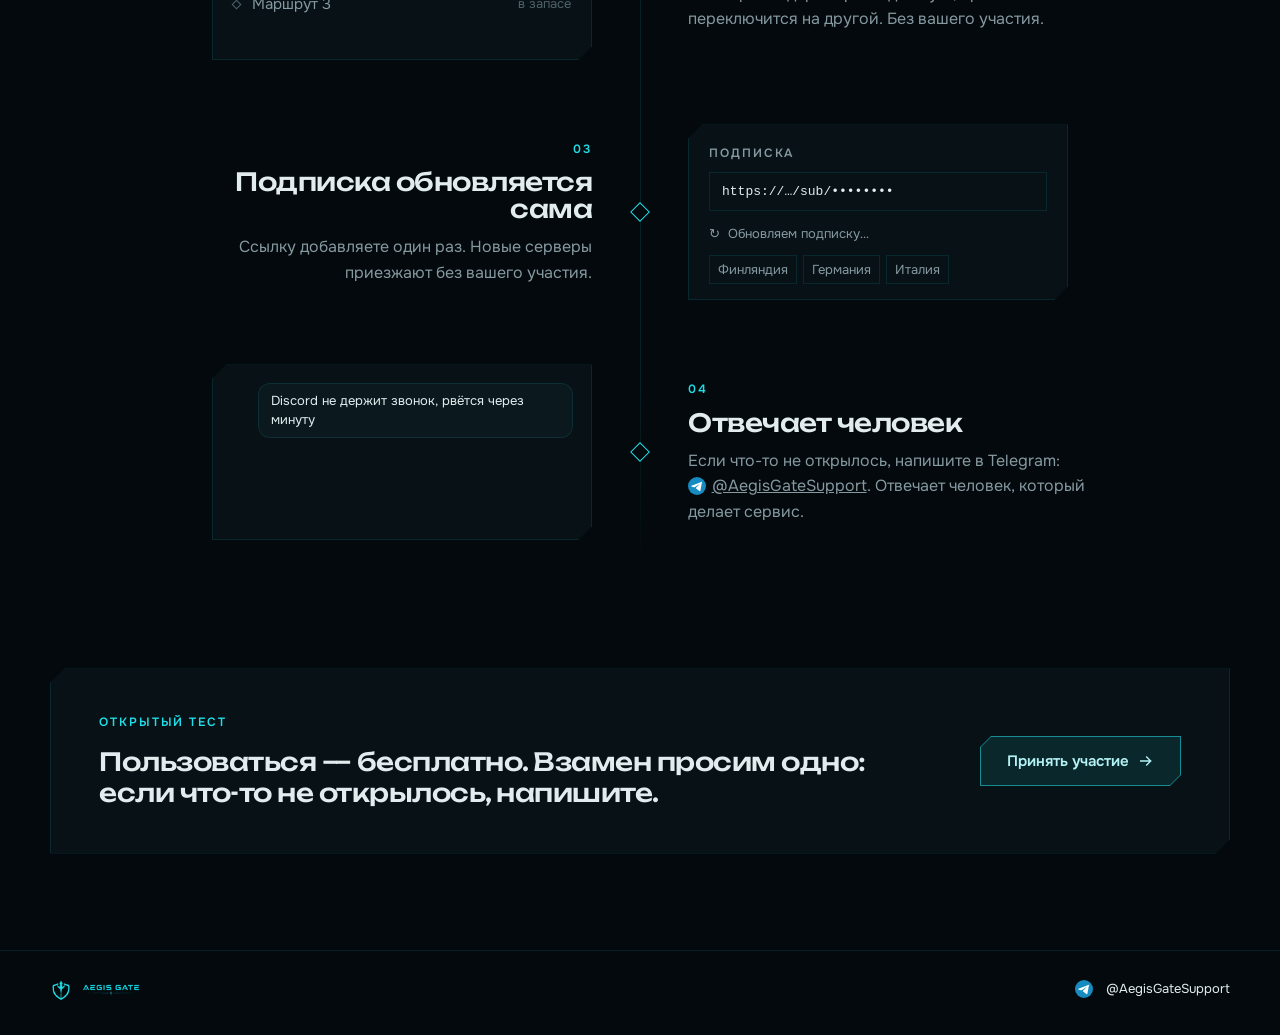
==== commit 5838f10b: "Keep Telegram support icons and handles on one line" ====
--- a/index.html
+++ b/index.html
@@ -23,7 +23,7 @@
     <link rel="manifest" href="site.webmanifest">
     <link rel="preload" href="assets/fonts/unbounded-cyrillic.woff2" as="font" type="font/woff2" crossorigin>
     <link rel="preload" href="assets/fonts/onest-cyrillic.woff2" as="font" type="font/woff2" crossorigin>
-    <link rel="stylesheet" href="css/site.css?v=10">
+    <link rel="stylesheet" href="css/site.css?v=11">
   </head>
   <body>
     <a class="sr-only" href="#main">К содержимому</a>
--- a/css/site.css
+++ b/css/site.css
@@ -469,11 +469,21 @@
   color: var(--text);
 }
 
+a[data-tg] {
+  white-space: nowrap;
+}
+
 .telegram-icon {
+  display: inline-block;
   vertical-align: -0.22em;
 }
 
-a[data-tg]:not(.btn):not(.footer-support) .telegram-icon {
+a[data-tg]:not(.btn):not(.footer-support) a[data-tg] {
+  white-space: nowrap;
+}
+
+.telegram-icon {
+  display: inline-block;
   margin-inline-end: 0.35em;
 }
 
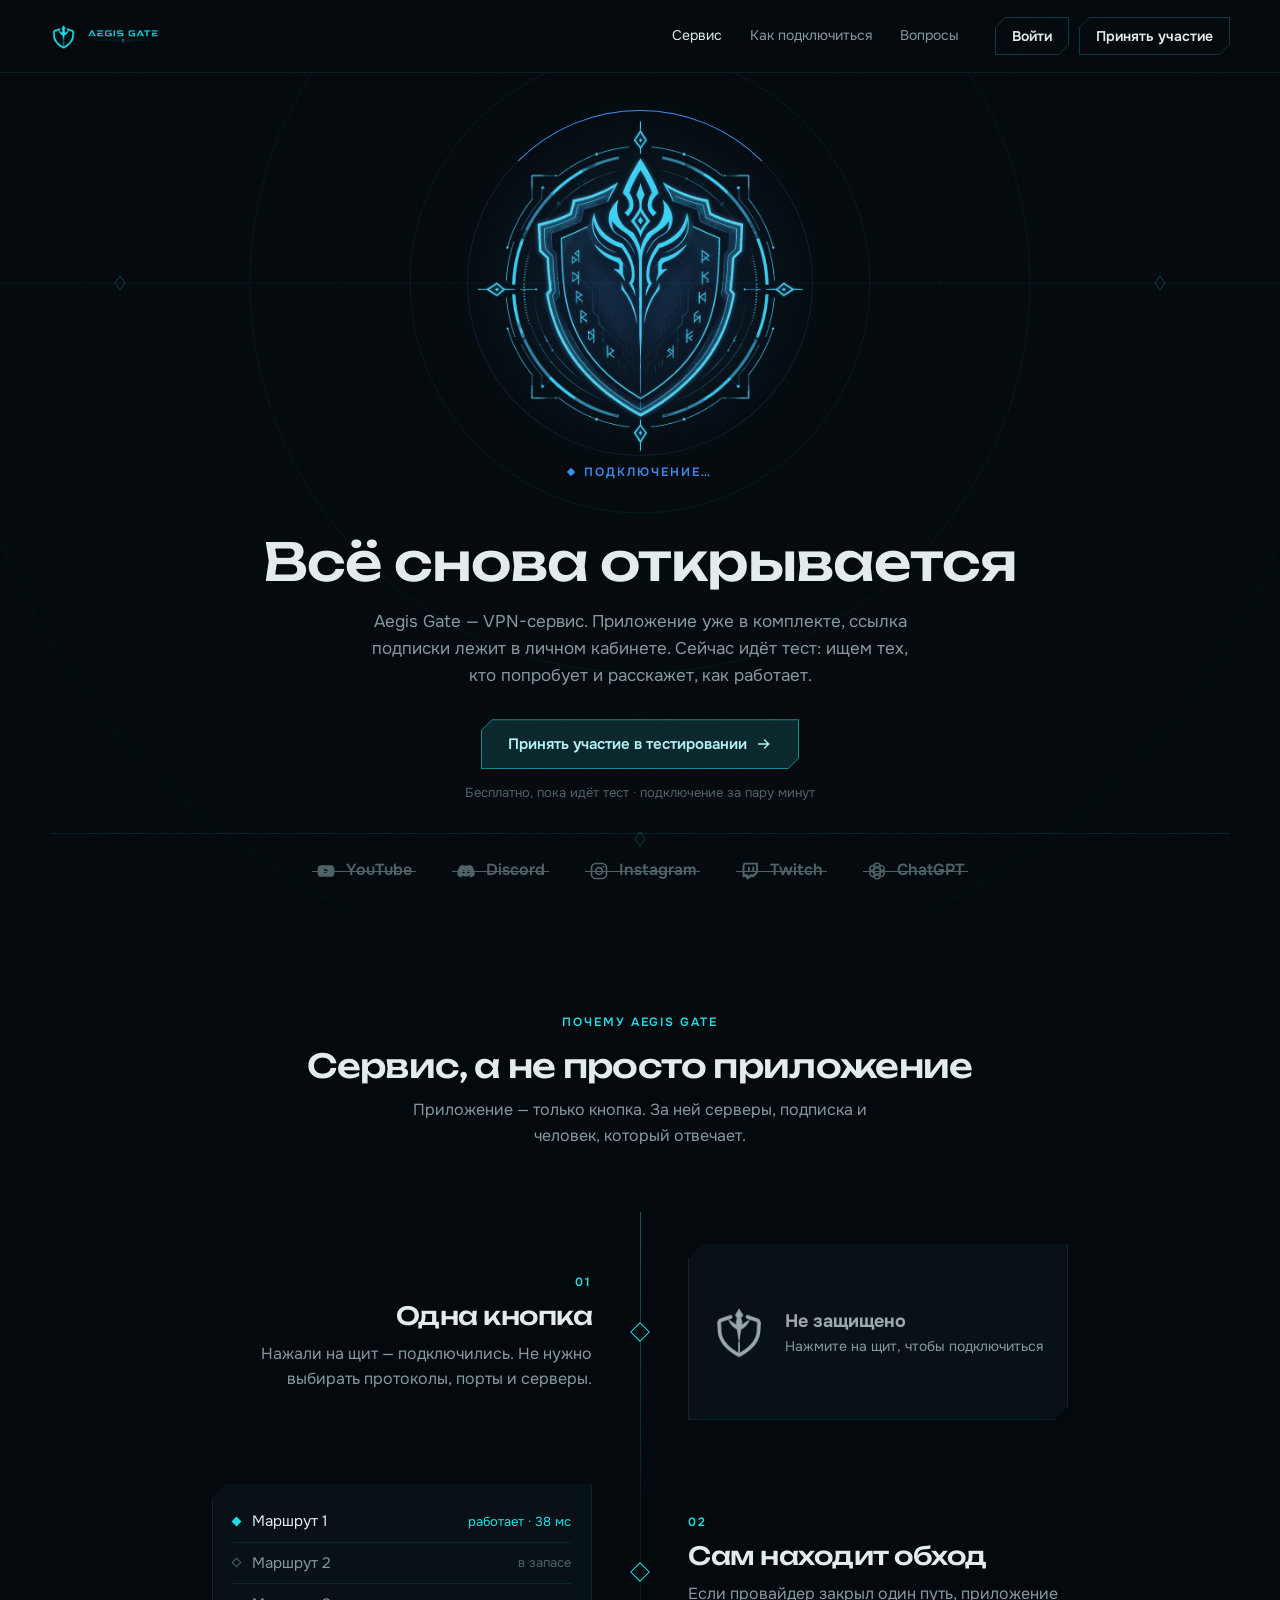
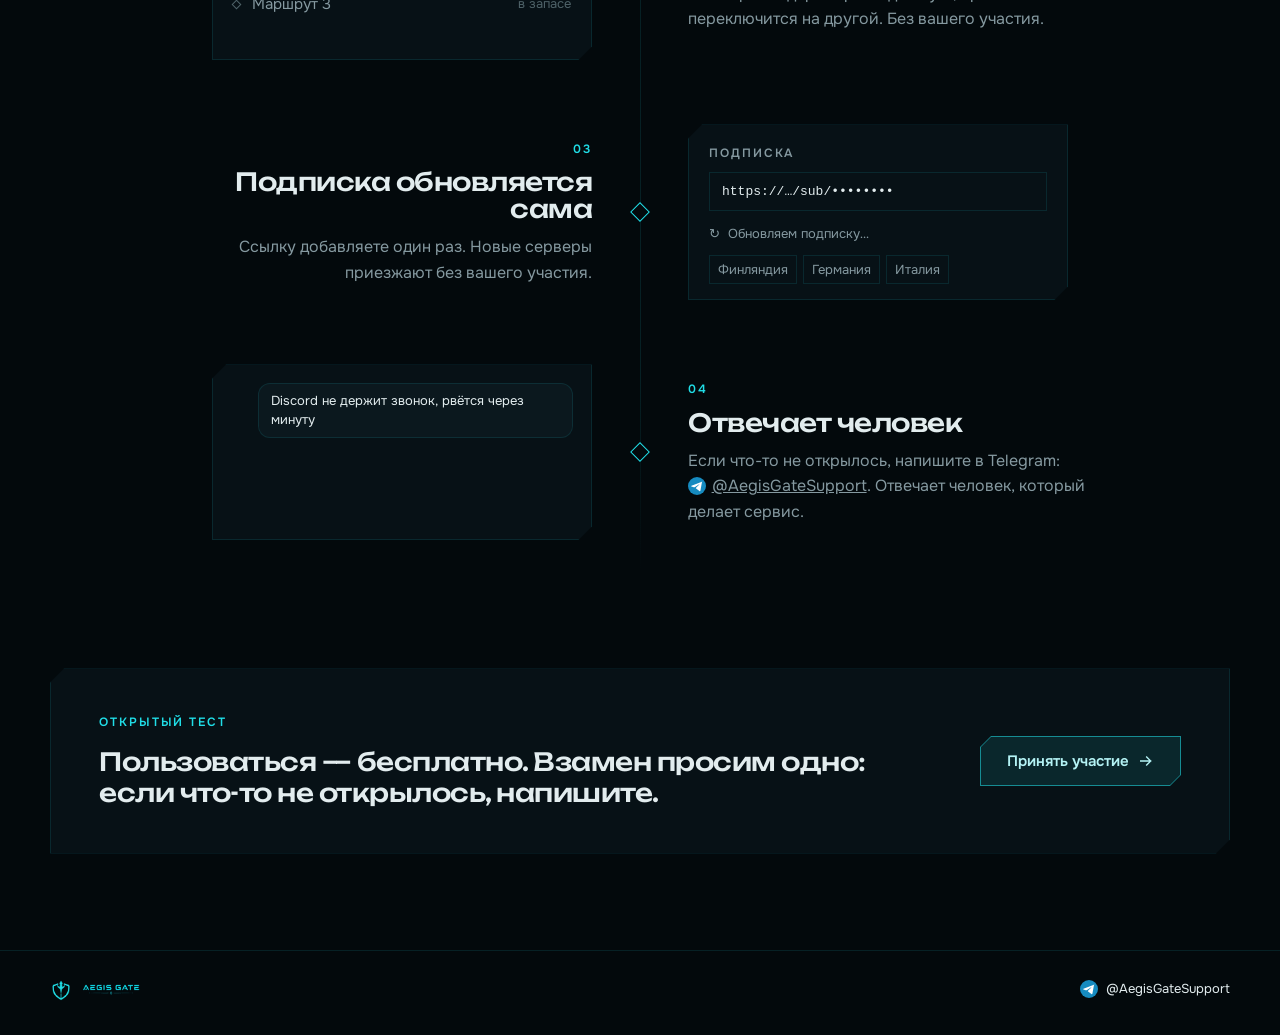
==== commit ba38975e: "Preserve existing Telegram button and footer spacing" ====
--- a/index.html
+++ b/index.html
@@ -23,7 +23,7 @@
     <link rel="manifest" href="site.webmanifest">
     <link rel="preload" href="assets/fonts/unbounded-cyrillic.woff2" as="font" type="font/woff2" crossorigin>
     <link rel="preload" href="assets/fonts/onest-cyrillic.woff2" as="font" type="font/woff2" crossorigin>
-    <link rel="stylesheet" href="css/site.css?v=11">
+    <link rel="stylesheet" href="css/site.css?v=12">
   </head>
   <body>
     <a class="sr-only" href="#main">К содержимому</a>
--- a/css/site.css
+++ b/css/site.css
@@ -478,12 +478,7 @@
   vertical-align: -0.22em;
 }
 
-a[data-tg]:not(.btn):not(.footer-support) a[data-tg] {
-  white-space: nowrap;
-}
-
-.telegram-icon {
-  display: inline-block;
+a[data-tg]:not(.btn):not(.footer-support) .telegram-icon {
   margin-inline-end: 0.35em;
 }
 
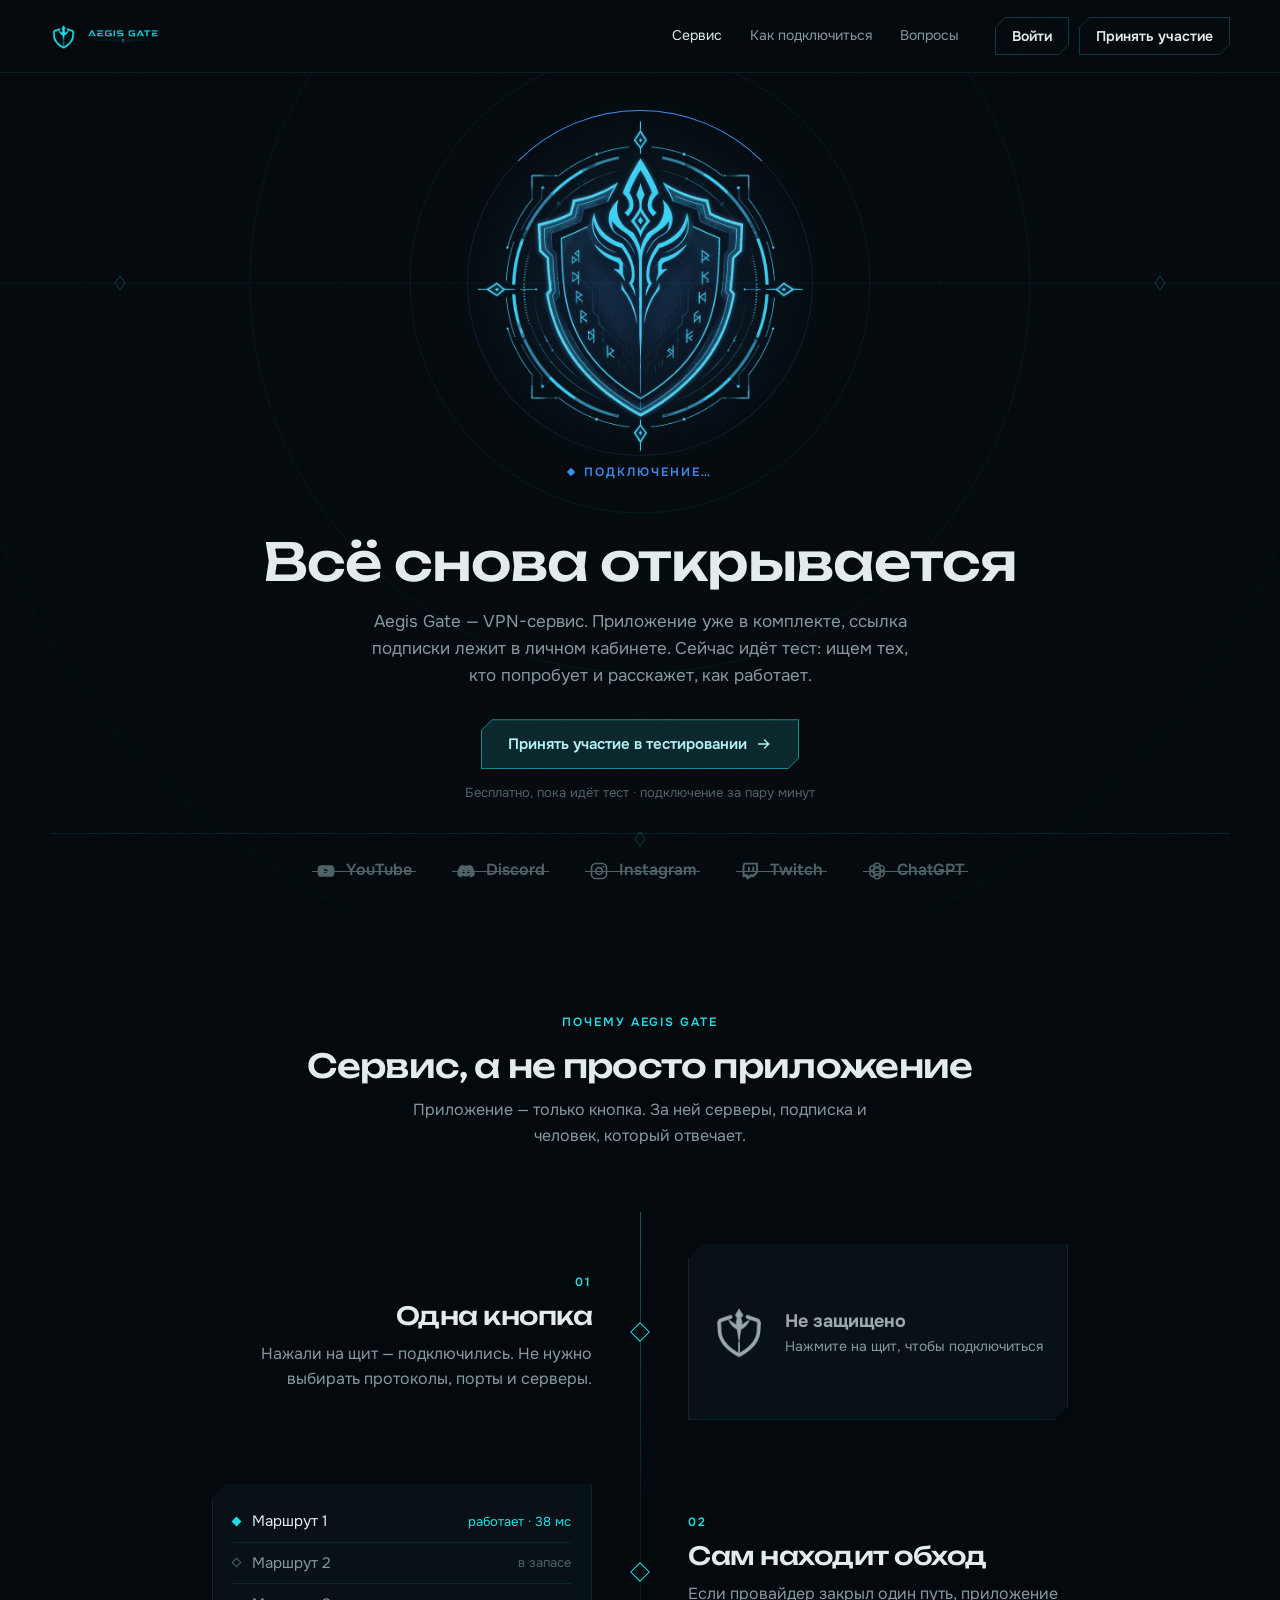
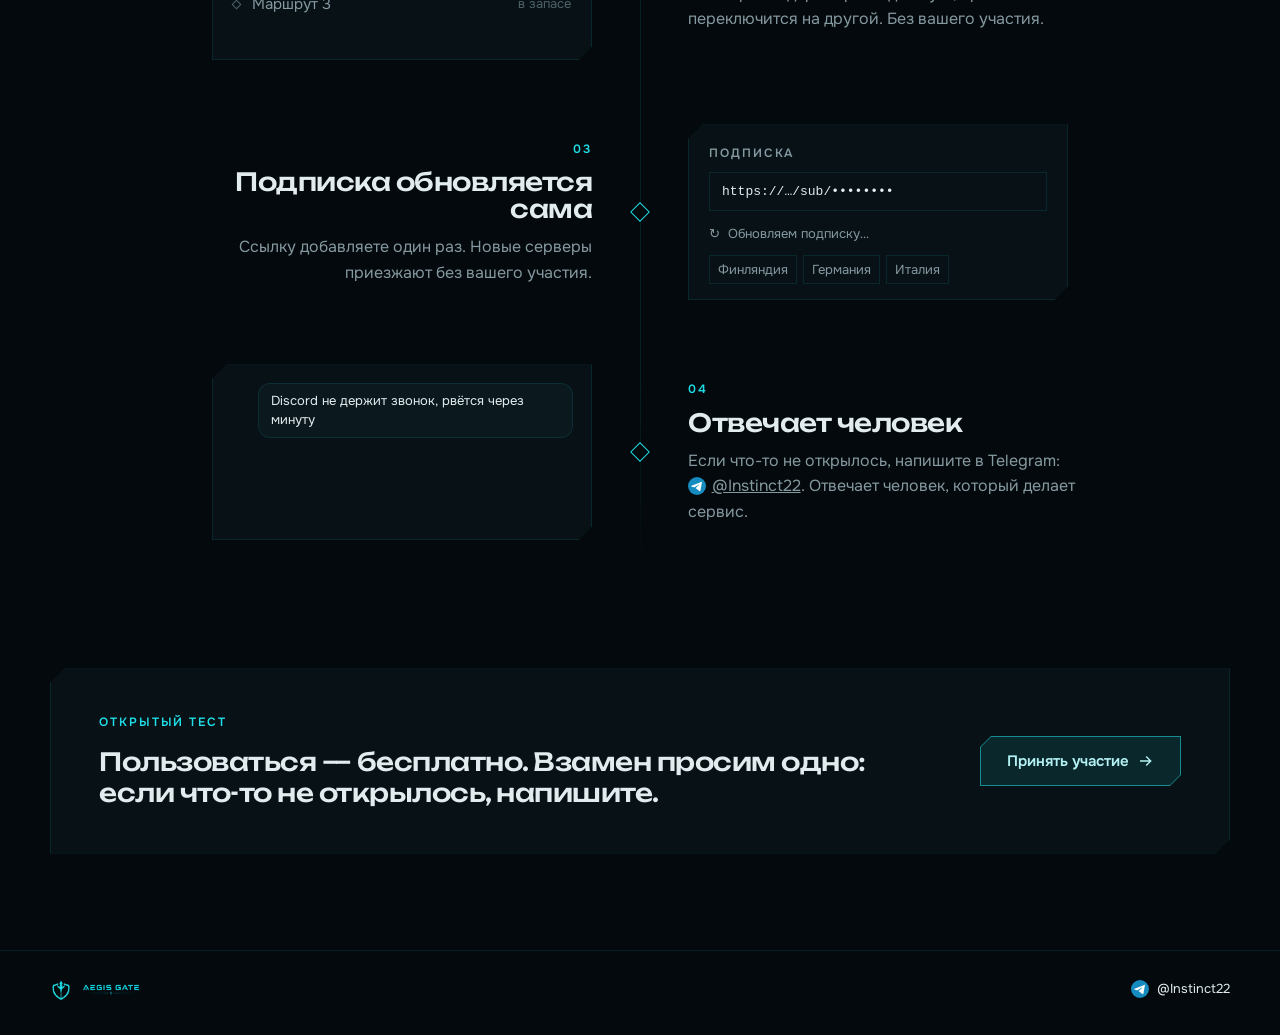
==== commit 1e6fe3bb: "Заменить контакт поддержки Telegram на @Instinct22. Co-authored-by: Cursor <cursoragent@cursor.com>" ====
--- a/index.html
+++ b/index.html
@@ -141,7 +141,7 @@
             <div class="feature__text">
               <div class="label label--cyan">04</div>
               <h3 class="display d-md">Отвечает человек</h3>
-              <p>Если что-то не открылось, напишите в Telegram: <a data-tg href="https://t.me/AegisGateSupport"><img class="telegram-icon" src="/assets/telegram.svg" width="18" height="18" alt="">@AegisGateSupport</a>. Отвечает человек, который делает сервис.</p>
+              <p>Если что-то не открылось, напишите в Telegram: <a data-tg href="https://t.me/Instinct22"><img class="telegram-icon" src="/assets/telegram.svg" width="18" height="18" alt="">@Instinct22</a>. Отвечает человек, который делает сервис.</p>
             </div>
             <div class="feature__node" aria-hidden="true"><span><span class="diamond diamond--hollow"></span></span></div>
             <div class="feature__demo" aria-hidden="true">
@@ -179,7 +179,7 @@
           <a href="legal/payment.html">Оплата</a>
           <a href="/faq">Вопросы</a>
         </nav>
-        <a class="footer-support" data-tg href="https://t.me/AegisGateSupport"><img class="telegram-icon" src="/assets/telegram.svg" width="18" height="18" alt="">@AegisGateSupport</a>
+        <a class="footer-support" data-tg href="https://t.me/Instinct22"><img class="telegram-icon" src="/assets/telegram.svg" width="18" height="18" alt="">@Instinct22</a>
       </div>
     </footer>
     <script src="config.js?v=4"></script>
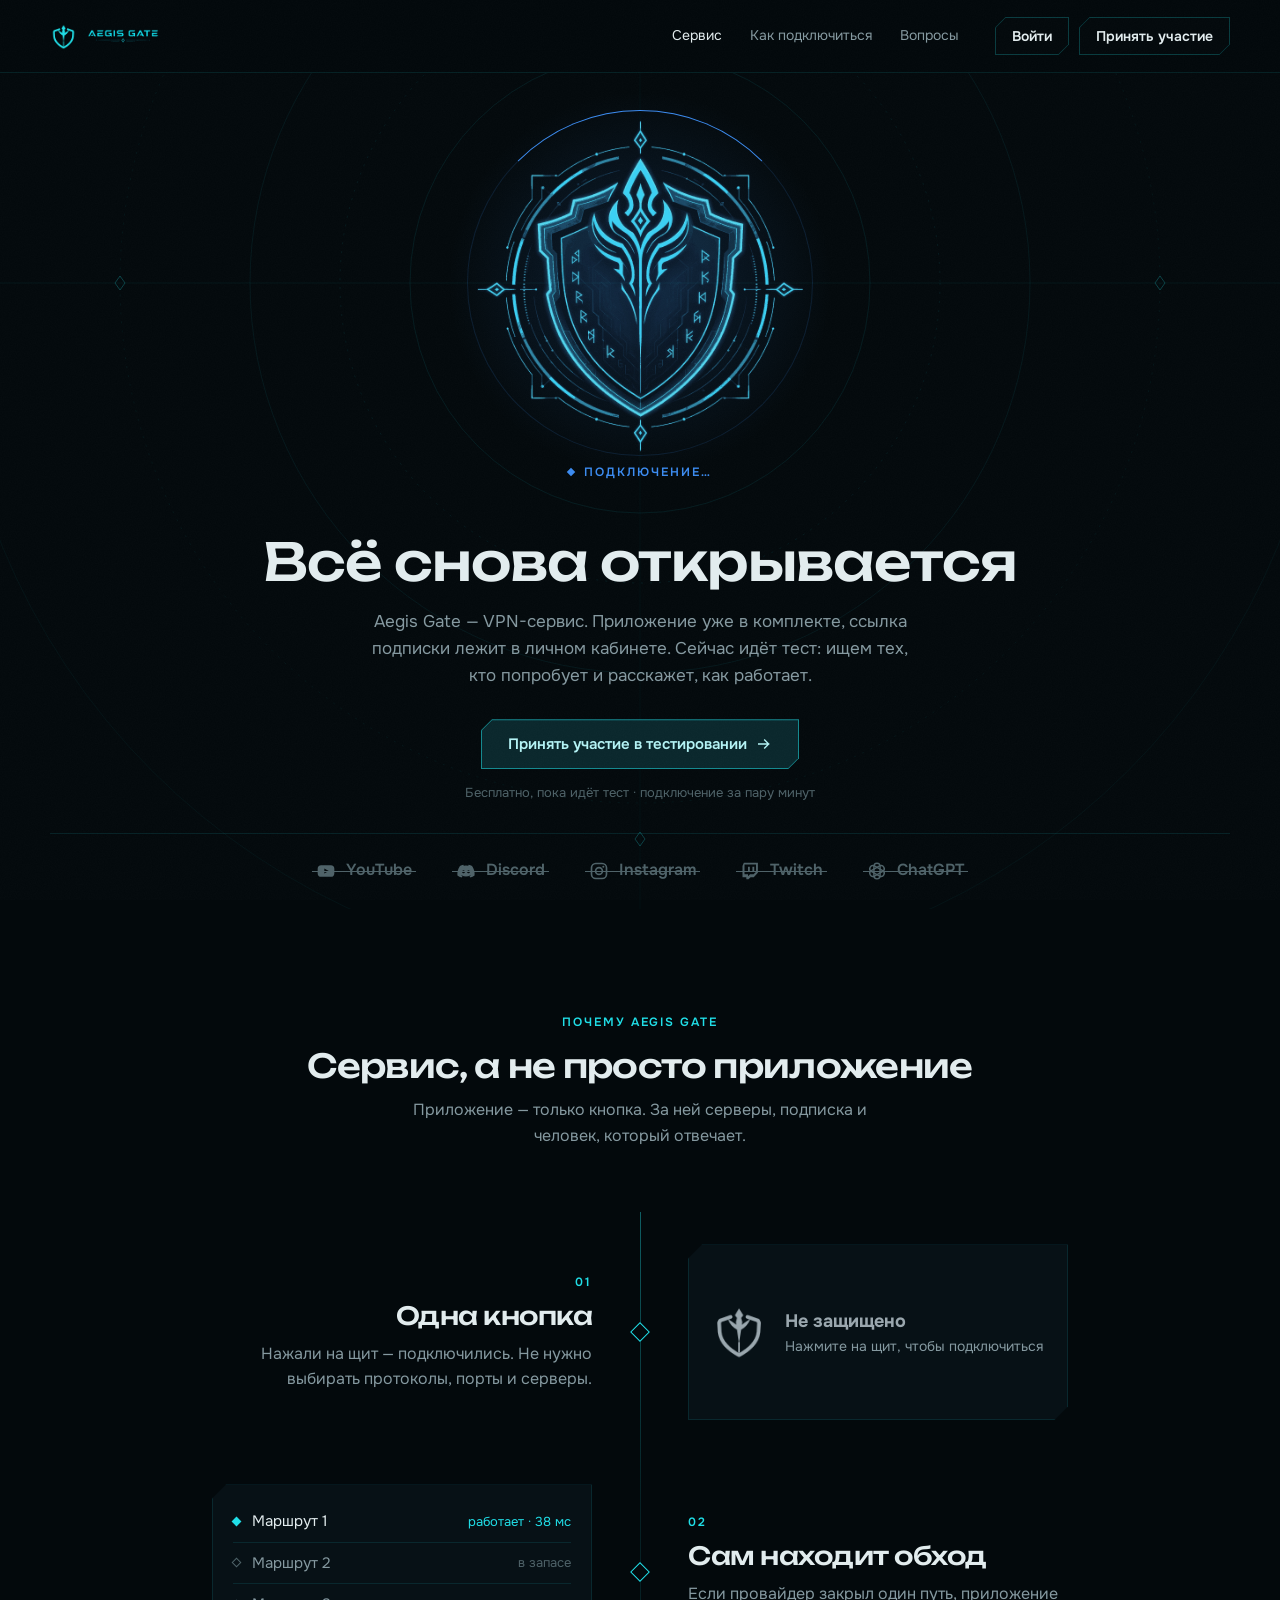
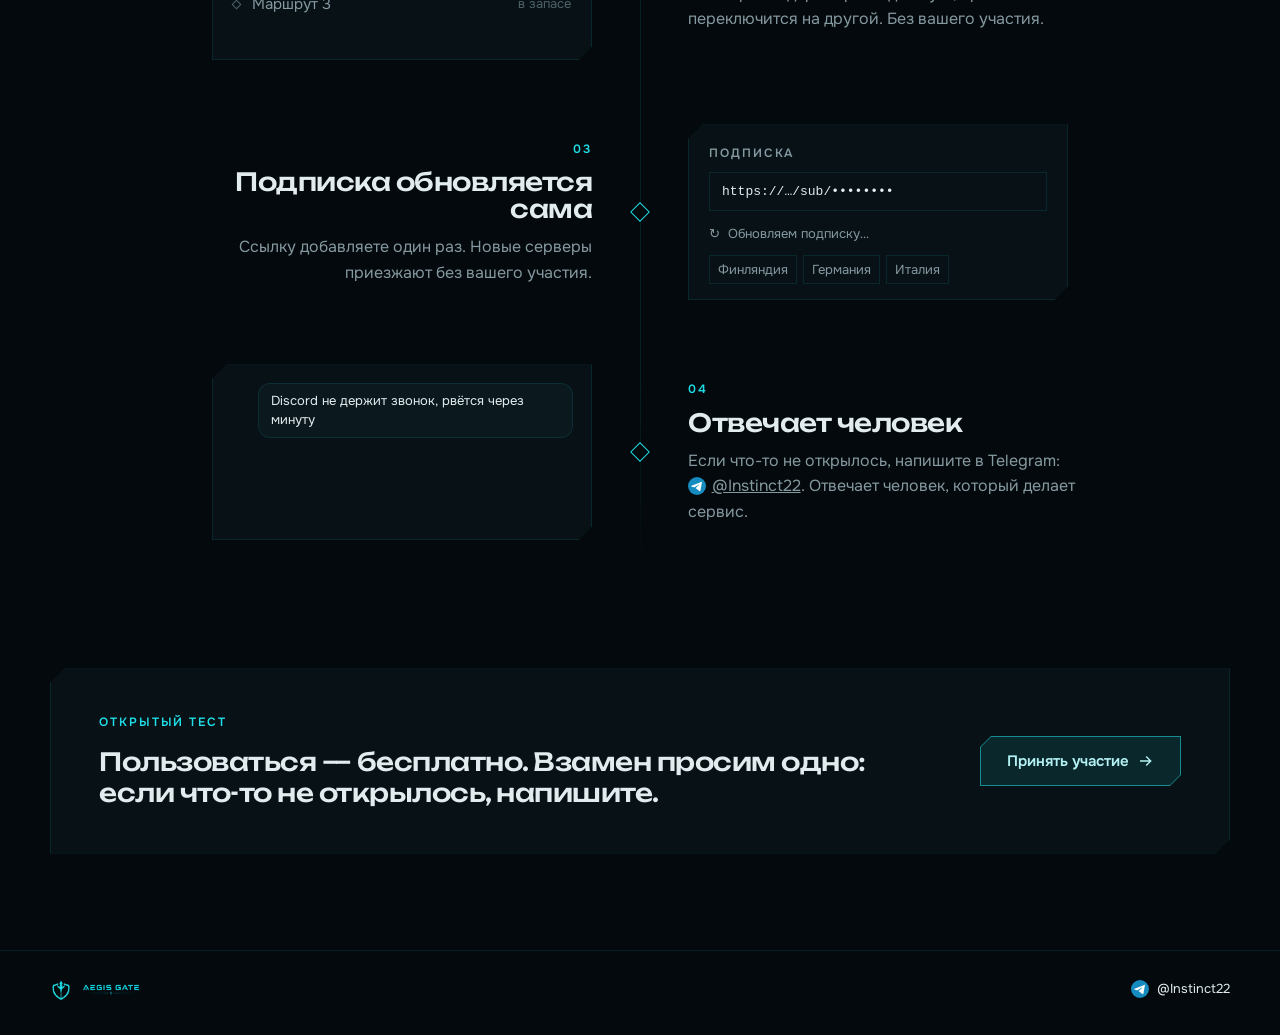
==== commit 7f4f8c51: "Добавить пакеты Linux на страницу подключения" ====
--- a/index.html
+++ b/index.html
@@ -4,14 +4,14 @@
     <meta charset="UTF-8">
     <meta name="viewport" content="width=device-width, initial-scale=1">
     <title>Aegis Gate — VPN-сервис. Открытый тест</title>
-    <meta name="description" content="Aegis Gate — VPN-сервис: приложение для Windows и Android, ссылка подписки в личном кабинете. Идёт открытый тест — пользоваться бесплатно.">
+    <meta name="description" content="Aegis Gate — VPN-сервис: приложение для Windows, Android и Linux, ссылка подписки в личном кабинете. Идёт открытый тест — пользоваться бесплатно.">
     <meta name="theme-color" content="#03090C">
     <link rel="canonical" href="https://aegis-gate.ru/">
     <meta property="og:type" content="website">
     <meta property="og:locale" content="ru_RU">
     <meta property="og:site_name" content="Aegis Gate">
     <meta property="og:title" content="Aegis Gate — VPN-сервис. Открытый тест">
-    <meta property="og:description" content="Aegis Gate — VPN-сервис: приложение для Windows и Android, ссылка подписки в личном кабинете. Идёт открытый тест — пользоваться бесплатно.">
+    <meta property="og:description" content="Aegis Gate — VPN-сервис: приложение для Windows, Android и Linux, ссылка подписки в личном кабинете. Идёт открытый тест — пользоваться бесплатно.">
     <meta property="og:url" content="https://aegis-gate.ru/">
     <meta property="og:image" content="https://aegis-gate.ru/assets/og-image.png">
     <meta property="og:image:width" content="1200">
--- a/css/site.css
+++ b/css/site.css
@@ -1507,6 +1507,110 @@
 
 .os__alt a:hover {
   color: var(--cyan);
+}
+
+.os--linux {
+  grid-column: 1 / -1;
+  container-type: inline-size;
+}
+
+.linux-heading {
+  display: flex;
+  align-items: center;
+  justify-content: space-between;
+  flex-wrap: wrap;
+  gap: 2px 8px;
+}
+
+.linux-packages {
+  display: grid;
+  grid-template-columns: repeat(3, minmax(0, 1fr));
+  gap: 8px;
+}
+
+.linux-package {
+  display: flex;
+  flex-direction: column;
+  gap: 14px;
+  padding: 12px;
+  background: var(--panel);
+  border: 1px solid var(--line);
+}
+
+.linux-package__format {
+  color: var(--muted);
+  font: 0.8125rem/1.4 Consolas, 'Cascadia Mono', monospace;
+}
+
+.linux-package h3 {
+  margin: 2px 0 0;
+  font-size: 1rem;
+  font-weight: 600;
+}
+
+.linux-package__links {
+  display: flex;
+  flex-wrap: wrap;
+  gap: 6px;
+}
+
+.linux-package__links a {
+  display: inline-flex;
+  align-items: center;
+  justify-content: center;
+  gap: 4px;
+  min-height: 36px;
+  padding: 4px 6px;
+  border: 1px solid var(--line-strong);
+  background: var(--panel-2);
+  color: var(--cyan);
+  font-size: 0.875rem;
+  text-decoration: none;
+}
+
+.linux-package__links a::before {
+  content: '';
+  width: 14px;
+  height: 14px;
+  background: currentColor;
+  mask: url("data:image/svg+xml,%3Csvg xmlns='http://www.w3.org/2000/svg' viewBox='0 0 16 16' fill='none' stroke='black' stroke-width='1.5' stroke-linecap='round' stroke-linejoin='round'%3E%3Cpath d='M8 2v8m-3-3 3 3 3-3M2 11v3h12v-3'/%3E%3C/svg%3E") center / contain no-repeat;
+}
+
+.linux-package__links a:hover,
+.linux-package__links a:focus-visible {
+  color: var(--text);
+  border-color: var(--cyan);
+}
+
+@container (max-width: 36rem) {
+  .linux-packages {
+    grid-template-columns: 1fr;
+  }
+
+  .linux-package {
+    flex-direction: row;
+    align-items: center;
+    justify-content: space-between;
+  }
+}
+
+@container (max-width: 21rem) {
+  .linux-package {
+    flex-direction: column;
+    align-items: flex-start;
+    gap: 8px;
+  }
+
+  .linux-package > div:first-child {
+    display: flex;
+    flex-wrap: wrap;
+    align-items: baseline;
+    gap: 2px 8px;
+  }
+
+  .linux-package__format {
+    order: 1;
+  }
 }
 
 .step1-note {
@@ -2508,6 +2612,10 @@
     grid-template-columns: 1fr;
   }
 
+  .linux-package__links a {
+    min-height: 44px;
+  }
+
 
   .msg {
     flex-direction: column;
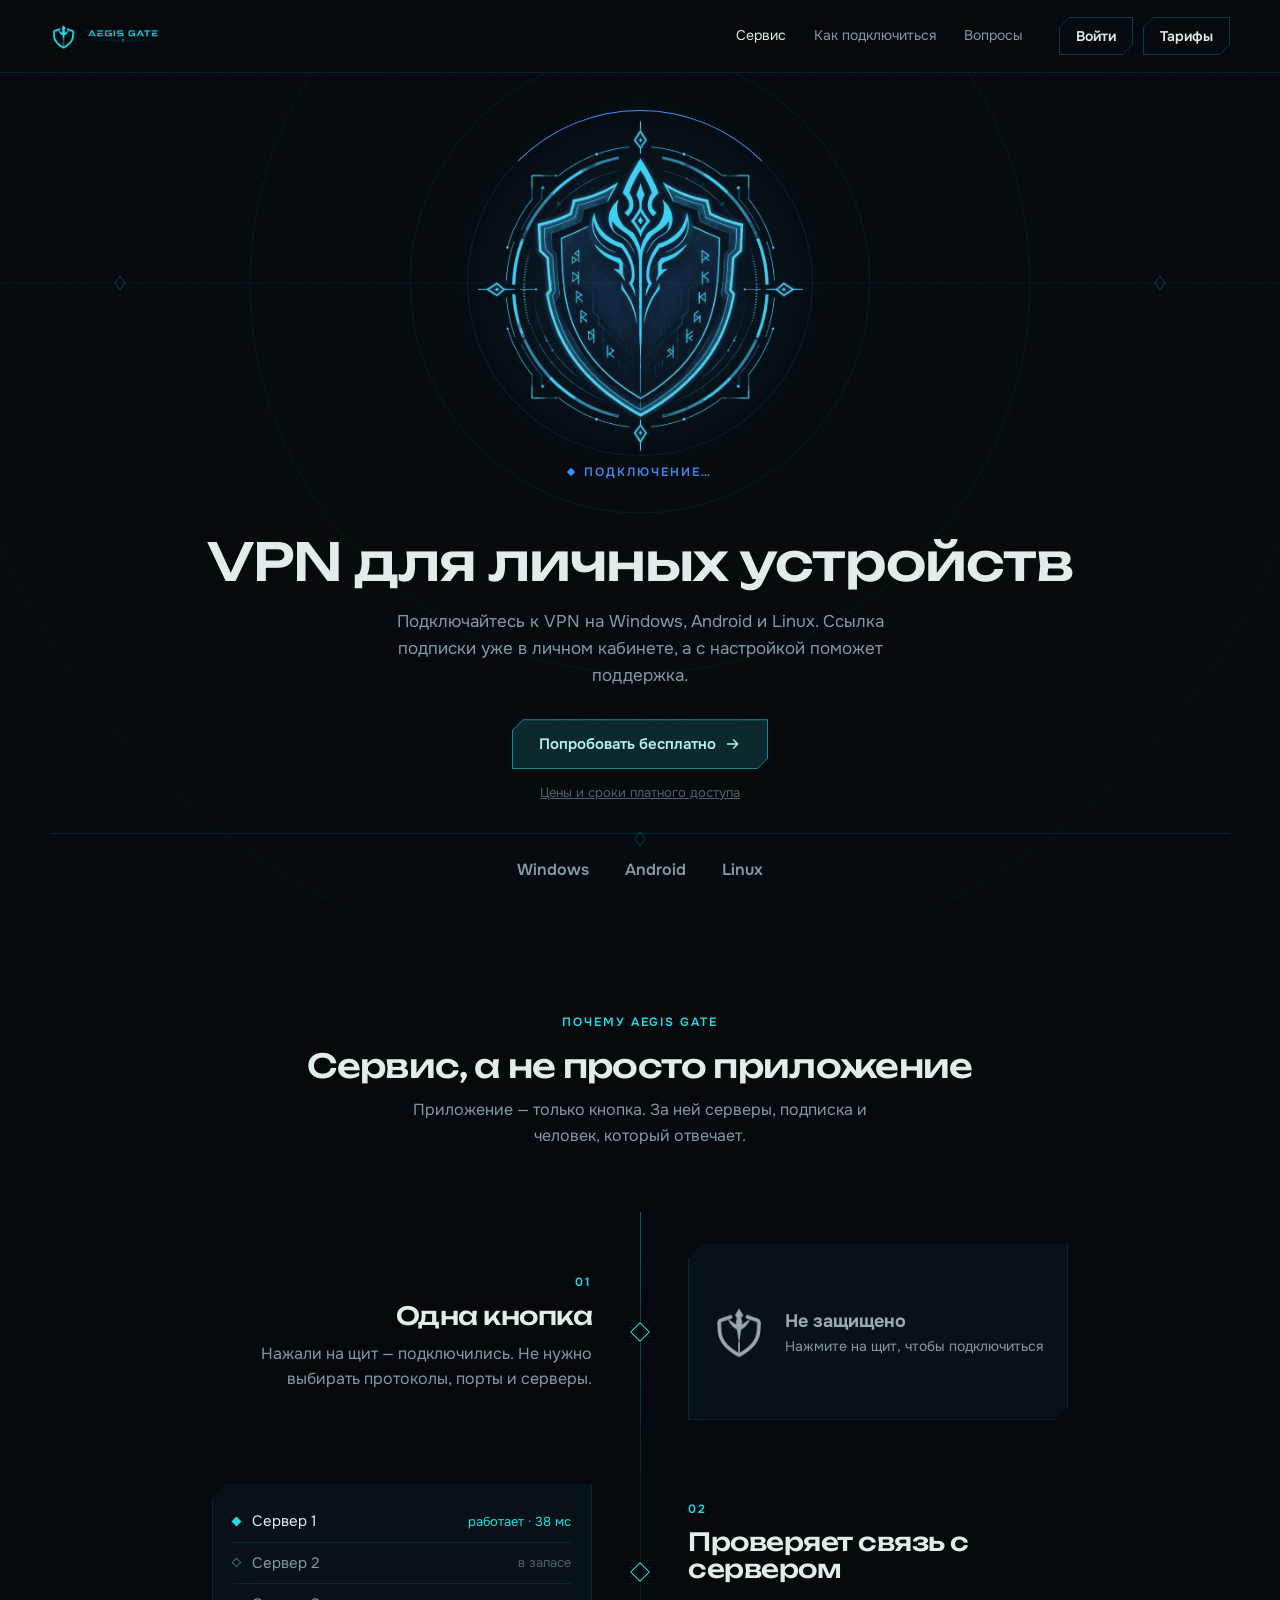
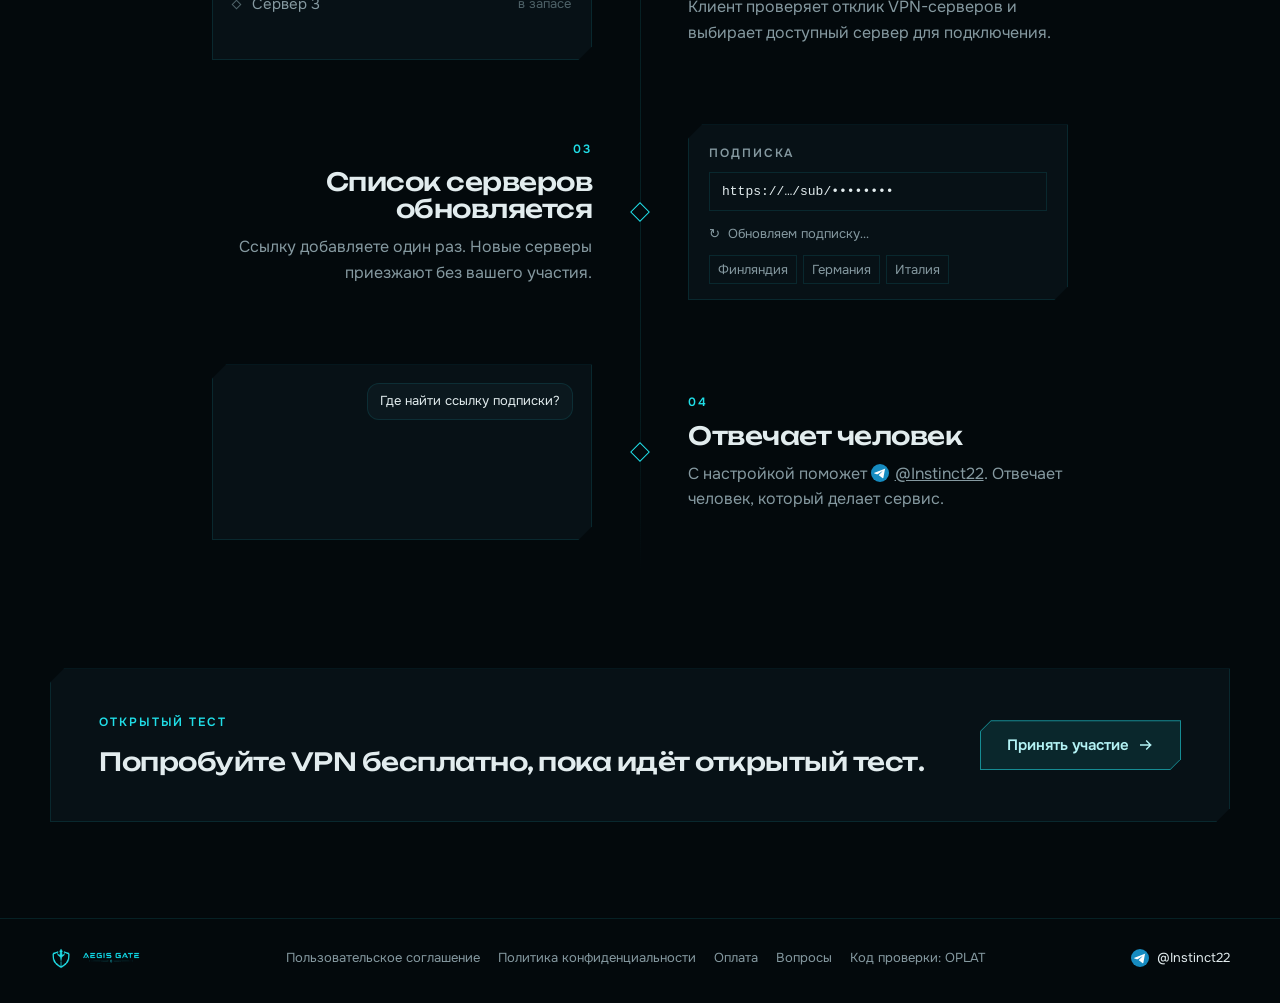
==== commit 33ba9e4e: "Подготовить тарифы и путь покупки Aegis Gate к проверке Platega" ====
--- a/index.html
+++ b/index.html
@@ -23,7 +23,7 @@
     <link rel="manifest" href="site.webmanifest">
     <link rel="preload" href="assets/fonts/unbounded-cyrillic.woff2" as="font" type="font/woff2" crossorigin>
     <link rel="preload" href="assets/fonts/onest-cyrillic.woff2" as="font" type="font/woff2" crossorigin>
-    <link rel="stylesheet" href="css/site.css?v=12">
+    <link rel="stylesheet" href="css/site.css?v=13">
   </head>
   <body>
     <a class="sr-only" href="#main">К содержимому</a>
@@ -40,7 +40,7 @@
           <a href="/faq">Вопросы</a>
           <div class="nav-actions">
             <a class="btn btn--ghost btn--sm" href="/account" data-account-link><span>Войти</span></a>
-            <a class="btn btn--ghost btn--sm" href="/connect"><span>Принять участие</span></a>
+            <a class="btn btn--ghost btn--sm" href="/tariffs"><span>Тарифы</span></a>
           </div>
         </nav>
       </div>
@@ -66,19 +66,15 @@
           <span class="status__label label"><span class="diamond"></span><span data-status-label>Не защищено</span></span>
           <span class="status__hint" data-text-off="Нажмите на щит" data-text-on="Нажмите ещё раз, чтобы выключить">Нажмите на щит</span>
         </div>
-        <h1 class="display d-hero" id="hero-title">Всё снова открывается</h1>
-        <p class="hero__lead">Aegis Gate — VPN-сервис. Приложение уже в комплекте, ссылка подписки лежит в личном кабинете. Сейчас идёт тест: ищем тех, кто попробует и расскажет, как работает.</p>
+        <h1 class="display d-hero" id="hero-title">VPN для личных устройств</h1>
+        <p class="hero__lead">Подключайтесь к VPN на Windows, Android и Linux. Ссылка подписки уже в личном кабинете, а с настройкой поможет поддержка.</p>
         <div class="hero__cta">
-          <a class="btn" href="/connect"><span>Принять участие в тестировании <svg class="arrow" viewBox="0 0 24 24" width="16" height="16" aria-hidden="true" fill="none" stroke="currentColor" stroke-width="2" stroke-linecap="square"><path d="M4 12h15M13 6l6 6-6 6"/></svg></span></a>
-          <span class="hero__note">Бесплатно, пока идёт тест · подключение за пару минут</span>
+          <a class="btn" href="/connect"><span>Попробовать бесплатно <svg class="arrow" viewBox="0 0 24 24" width="16" height="16" aria-hidden="true" fill="none" stroke="currentColor" stroke-width="2" stroke-linecap="square"><path d="M4 12h15M13 6l6 6-6 6"/></svg></span></a>
+          <a class="hero__note" href="/tariffs">Цены и сроки платного доступа</a>
         </div>
         <div class="hero__services">
-          <ul class="services" aria-label="Что откроется">
-            <li class="service" style="--i:0;--brand:#FF2D3D"><svg viewBox="0 0 24 24" fill="currentColor" aria-hidden="true"><path fill-rule="evenodd" d="M6.4 5h11.2A4.4 4.4 0 0 1 22 9.4v5.2a4.4 4.4 0 0 1-4.4 4.4H6.4A4.4 4.4 0 0 1 2 14.6V9.4A4.4 4.4 0 0 1 6.4 5zM10 8.9v6.2l5.3-3.1z"/></svg><span>YouTube</span></li>
-            <li class="service" style="--i:1;--brand:#5865F2"><svg viewBox="0 0 24 24" fill="currentColor" aria-hidden="true"><path fill-rule="evenodd" d="M19.3 5.9a16.6 16.6 0 0 0-4.1-1.3l-.5 1.1a15.3 15.3 0 0 0-5.4 0l-.5-1.1a16.6 16.6 0 0 0-4.1 1.3C2.1 9.8 1.4 13.6 1.7 17.4a16.7 16.7 0 0 0 5 2.5l1.1-1.7c-.6-.2-1.2-.5-1.7-.8l.4-.3a11.9 11.9 0 0 0 11 0l.4.3c-.5.3-1.1.6-1.7.8l1.1 1.7a16.7 16.7 0 0 0 5-2.5c.4-4.4-.7-8.2-3-11.5zM9 11a1.7 1.9 0 1 0 0 3.8A1.7 1.9 0 1 0 9 11zm6 0a1.7 1.9 0 1 0 0 3.8 1.7 1.9 0 1 0 0-3.8z"/></svg><span>Discord</span></li>
-            <li class="service" style="--i:2;--brand:#F0447A"><svg viewBox="0 0 24 24" fill="currentColor" aria-hidden="true"><rect x="3" y="3" width="18" height="18" rx="5.2" fill="none" stroke="currentColor" stroke-width="2"/><circle cx="12" cy="12" r="4.1" fill="none" stroke="currentColor" stroke-width="2"/><circle cx="17.2" cy="6.8" r="1.25"/></svg><span>Instagram</span></li>
-            <li class="service" style="--i:3;--brand:#9B5CFF"><svg viewBox="0 0 24 24" fill="currentColor" aria-hidden="true"><path fill-rule="evenodd" d="M4.6 2 3 6v13.5h4.6V22h2.6l2.5-2.5h3.8L21.5 14V2zm14.6 11-2.9 2.9h-4.2l-2.5 2.5v-2.5H5.4V4.3h13.8zM14.9 7h2.2v5.4h-2.2zm-5.3 0h2.2v5.4H9.6z"/></svg><span>Twitch</span></li>
-            <li class="service" style="--i:4;--brand:#E6F1F1"><svg viewBox="0 0 24 24" fill="currentColor" aria-hidden="true"><g fill="none" stroke="currentColor" stroke-width="1.7"><rect x="8.3" y="2.6" width="7.4" height="18.8" rx="3.7" transform="rotate(0 12 12)"/><rect x="8.3" y="2.6" width="7.4" height="18.8" rx="3.7" transform="rotate(60 12 12)"/><rect x="8.3" y="2.6" width="7.4" height="18.8" rx="3.7" transform="rotate(120 12 12)"/></g></svg><span>ChatGPT</span></li>
+          <ul class="platforms" aria-label="Поддерживаемые платформы">
+            <li>Windows</li><li>Android</li><li>Linux</li>
           </ul>
         </div>
       </section>
@@ -108,23 +104,23 @@
           <article class="feature">
             <div class="feature__text">
               <div class="label label--cyan">02</div>
-              <h3 class="display d-md">Сам находит обход</h3>
-              <p>Если провайдер закрыл один путь, приложение переключится на другой. Без вашего участия.</p>
+              <h3 class="display d-md">Проверяет связь с сервером</h3>
+              <p>Клиент проверяет отклик VPN-серверов и выбирает доступный сервер для подключения.</p>
             </div>
             <div class="feature__node" aria-hidden="true"><span><span class="diamond diamond--hollow"></span></span></div>
             <div class="feature__demo" aria-hidden="true">
             <div class="demo demo-route panel" data-demo="route">
-              <div class="route" data-state="ok" data-ms="38 мс"><span class="diamond"></span><span class="route__name">Маршрут 1</span><span class="route__state">работает · 38 мс</span></div>
-              <div class="route" data-state="idle" data-ms="41 мс"><span class="diamond"></span><span class="route__name">Маршрут 2</span><span class="route__state">в запасе</span></div>
-              <div class="route" data-state="idle" data-ms="52 мс"><span class="diamond"></span><span class="route__name">Маршрут 3</span><span class="route__state">в запасе</span></div>
-              <div class="route-note">Переключились сами — вы ничего не заметили</div>
+              <div class="route" data-state="ok" data-ms="38 мс"><span class="diamond"></span><span class="route__name">Сервер 1</span><span class="route__state">работает · 38 мс</span></div>
+              <div class="route" data-state="idle" data-ms="41 мс"><span class="diamond"></span><span class="route__name">Сервер 2</span><span class="route__state">в запасе</span></div>
+              <div class="route" data-state="idle" data-ms="52 мс"><span class="diamond"></span><span class="route__name">Сервер 3</span><span class="route__state">в запасе</span></div>
+              <div class="route-note">Подключён сервер с откликом 41 мс</div>
             </div>
             </div>
           </article>
           <article class="feature">
             <div class="feature__text">
               <div class="label label--cyan">03</div>
-              <h3 class="display d-md">Подписка обновляется сама</h3>
+              <h3 class="display d-md">Список серверов обновляется</h3>
               <p>Ссылку добавляете один раз. Новые серверы приезжают без вашего участия.</p>
             </div>
             <div class="feature__node" aria-hidden="true"><span><span class="diamond diamond--hollow"></span></span></div>
@@ -141,14 +137,14 @@
             <div class="feature__text">
               <div class="label label--cyan">04</div>
               <h3 class="display d-md">Отвечает человек</h3>
-              <p>Если что-то не открылось, напишите в Telegram: <a data-tg href="https://t.me/Instinct22"><img class="telegram-icon" src="/assets/telegram.svg" width="18" height="18" alt="">@Instinct22</a>. Отвечает человек, который делает сервис.</p>
+              <p>С настройкой поможет <a data-tg href="https://t.me/Instinct22"><img class="telegram-icon" src="/assets/telegram.svg" width="18" height="18" alt="">@Instinct22</a>. Отвечает человек, который делает сервис.</p>
             </div>
             <div class="feature__node" aria-hidden="true"><span><span class="diamond diamond--hollow"></span></span></div>
             <div class="feature__demo" aria-hidden="true">
             <div class="demo demo-chat panel" data-demo="chat" data-phase="0">
-              <div class="bubble bubble--me">Discord не держит звонок, рвётся через минуту</div>
+              <div class="bubble bubble--me">Где найти ссылку подписки?</div>
               <div class="typing" aria-hidden="true"><span></span><span></span><span></span></div>
-              <div class="bubble bubble--them"><small>Поддержка</small>Поправил маршрут для звонков. Перезапустите щит и проверьте.</div>
+              <div class="bubble bubble--them"><small>Поддержка</small>Войдите в личный кабинет и нажмите «Скопировать» в разделе «Обзор».</div>
             </div>
             </div>
           </article>
@@ -160,7 +156,7 @@
         <section class="band panel" aria-labelledby="band-title">
           <div>
             <div class="label label--cyan">Открытый тест</div>
-            <p class="display d-md" id="band-title">Пользоваться — бесплатно. Взамен просим одно: если что-то не открылось, напишите.</p>
+            <p class="display d-md" id="band-title">Попробуйте VPN бесплатно, пока идёт открытый тест.</p>
           </div>
           <a class="btn" href="/connect"><span>Принять участие <svg class="arrow" viewBox="0 0 24 24" width="16" height="16" aria-hidden="true" fill="none" stroke="currentColor" stroke-width="2" stroke-linecap="square"><path d="M4 12h15M13 6l6 6-6 6"/></svg></span></a>
         </section>
@@ -174,16 +170,17 @@
           <img src="assets/brand/wordmark.webp" alt="Aegis Gate" width="58" height="12">
         </a>
         <nav class="footer-links" aria-label="Документы">
-          <a href="legal/offer.html">Условия</a>
-          <a href="legal/privacy.html">Конфиденциальность</a>
+          <a href="/legal/offer.html">Пользовательское соглашение</a>
+          <a href="/legal/privacy.html">Политика конфиденциальности</a>
           <a href="legal/payment.html">Оплата</a>
           <a href="/faq">Вопросы</a>
+          <span>Код проверки: OPLAT</span>
         </nav>
-        <a class="footer-support" data-tg href="https://t.me/Instinct22"><img class="telegram-icon" src="/assets/telegram.svg" width="18" height="18" alt="">@Instinct22</a>
+        <a class="footer-support" aria-label="Поддержка в Telegram, @Instinct22" data-tg href="https://t.me/Instinct22"><img class="telegram-icon" src="/assets/telegram.svg" width="18" height="18" alt="">@Instinct22</a>
       </div>
     </footer>
     <script src="config.js?v=4"></script>
     <script src="js/account-nav.js?v=1" defer></script>
-    <script src="js/site.js?v=5" defer></script>
+    <script src="js/site.js?v=6" defer></script>
   </body>
 </html>
--- a/css/site.css
+++ b/css/site.css
@@ -446,9 +446,10 @@
   height: 12px;
 }
 
-.footer-links,
-.legal-nav {
-  display: none;
+.footer-links {
+  display: flex;
+  flex-wrap: wrap;
+  gap: 10px 18px;
 }
 
 .footer-links a,
@@ -840,63 +841,16 @@
   border-top: 1px solid var(--line);
 }
 
-/* ---------- Services band ---------- */
-
-.services {
-  display: flex;
+.platforms {
+  display: flex;
+  flex-wrap: wrap;
   justify-content: center;
-  align-items: center;
-  gap: 44px;
+  gap: 16px 36px;
   margin: 0;
   padding: 0;
   list-style: none;
-}
-
-.service {
-  --d: calc(600ms + var(--i, 0) * 120ms);
-  position: relative;
-  display: inline-flex;
-  align-items: center;
-  gap: 10px;
-  font-size: 16px;
   font-weight: 600;
-  color: var(--dim);
-  transition: color 500ms;
-}
-
-.service svg {
-  width: 20px;
-  height: 20px;
-  color: var(--dim);
-  transition: color 500ms, filter 500ms;
-}
-
-.service::after {
-  content: '';
-  position: absolute;
-  left: -4px;
-  right: -4px;
-  top: 50%;
-  height: 1px;
-  background: var(--dim);
-  transform-origin: right;
-  transition: transform 450ms cubic-bezier(0.6, 0, 0.2, 1);
-}
-
-[data-status='on'] .service {
-  color: var(--text);
-  transition-delay: var(--d);
-}
-
-[data-status='on'] .service svg {
-  color: var(--brand);
-  filter: drop-shadow(0 0 8px color-mix(in srgb, var(--brand) 40%, transparent));
-  transition-delay: var(--d);
-}
-
-[data-status='on'] .service::after {
-  transform: scaleX(0);
-  transition-delay: var(--d);
+  color: var(--muted);
 }
 
 /* ---------- Section heads ---------- */
@@ -1514,102 +1468,183 @@
   container-type: inline-size;
 }
 
+.linux-header,
 .linux-heading {
   display: flex;
   align-items: center;
   justify-content: space-between;
   flex-wrap: wrap;
+}
+
+.linux-header {
+  gap: 15px;
+}
+
+.linux-heading {
   gap: 2px 8px;
+}
+
+.linux-architecture,
+.linux-architecture__options {
+  display: flex;
+  align-items: center;
+}
+
+.linux-architecture {
+  gap: 9px;
+  flex-wrap: wrap;
+  font-size: 13px;
+  color: var(--muted);
+}
+
+.linux-architecture__options {
+  gap: 2px;
+  padding: 3px;
+  background: var(--panel);
+  border: 1px solid var(--line-strong);
+}
+
+.linux-architecture label {
+  padding: 6px 10px;
+  font-weight: 500;
+  line-height: normal;
+  cursor: pointer;
+}
+
+#linux-amd64:checked ~ .linux-header label[for='linux-amd64'],
+#linux-arm64:checked ~ .linux-header label[for='linux-arm64'] {
+  background: #174047;
+  color: #b7faff;
+}
+
+#linux-amd64:focus-visible ~ .linux-header label[for='linux-amd64'],
+#linux-arm64:focus-visible ~ .linux-header label[for='linux-arm64'] {
+  outline: 2px solid var(--cyan);
+  outline-offset: 1px;
+}
+
+#linux-amd64:checked ~ .linux-packages [data-arch='arm64'],
+#linux-arm64:checked ~ .linux-packages [data-arch='amd64'] {
+  display: none;
 }
 
 .linux-packages {
   display: grid;
   grid-template-columns: repeat(3, minmax(0, 1fr));
-  gap: 8px;
+  gap: 9px;
 }
 
 .linux-package {
-  display: flex;
-  flex-direction: column;
-  gap: 14px;
-  padding: 12px;
+  display: grid;
+  grid-template-areas: 'art' 'name' 'action';
+  grid-template-rows: auto 1fr auto;
   background: var(--panel);
-  border: 1px solid var(--line);
-}
-
-.linux-package__format {
+  border: 1px solid #22363c;
+}
+
+.linux-package--deb {
+  --art: #492437;
+  --stripe: rgb(243 169 197 / 8%);
+}
+
+.linux-package--rpm {
+  --art: #1d3852;
+  --stripe: rgb(168 214 255 / 8%);
+}
+
+.linux-package--arch {
+  --art: #153d42;
+  --stripe: rgb(138 230 232 / 8%);
+}
+
+.linux-package__art {
+  grid-area: art;
+  min-height: 82px;
+  display: grid;
+  place-items: center;
+  background: repeating-linear-gradient(124deg, transparent 0 21px, var(--stripe) 21px 22px, transparent 22px 36px), var(--art);
+}
+
+#linux-arm64:checked ~ .linux-packages .linux-package--arch .linux-package__art {
+  filter: grayscale(.85);
+}
+
+.linux-package h3 {
+  grid-area: name;
+  margin: 13px 13px 0;
+  font-size: 16px;
+  font-weight: 600;
+  line-height: 1.25;
+}
+
+.linux-package__links {
+  grid-area: action;
+  display: flex;
+  align-items: center;
+  justify-content: flex-end;
+  margin: 13px;
+  min-height: 39px;
+}
+
+.linux-package__links small {
+  font-size: 13px;
   color: var(--muted);
-  font: 0.8125rem/1.4 Consolas, 'Cascadia Mono', monospace;
-}
-
-.linux-package h3 {
-  margin: 2px 0 0;
-  font-size: 1rem;
-  font-weight: 600;
-}
-
-.linux-package__links {
-  display: flex;
-  flex-wrap: wrap;
-  gap: 6px;
-}
-
-.linux-package__links a {
-  display: inline-flex;
-  align-items: center;
-  justify-content: center;
-  gap: 4px;
-  min-height: 36px;
-  padding: 4px 6px;
-  border: 1px solid var(--line-strong);
-  background: var(--panel-2);
-  color: var(--cyan);
-  font-size: 0.875rem;
-  text-decoration: none;
-}
-
-.linux-package__links a::before {
-  content: '';
-  width: 14px;
-  height: 14px;
-  background: currentColor;
-  mask: url("data:image/svg+xml,%3Csvg xmlns='http://www.w3.org/2000/svg' viewBox='0 0 16 16' fill='none' stroke='black' stroke-width='1.5' stroke-linecap='round' stroke-linejoin='round'%3E%3Cpath d='M8 2v8m-3-3 3 3 3-3M2 11v3h12v-3'/%3E%3C/svg%3E") center / contain no-repeat;
-}
-
-.linux-package__links a:hover,
-.linux-package__links a:focus-visible {
-  color: var(--text);
-  border-color: var(--cyan);
-}
-
-@container (max-width: 36rem) {
+}
+
+@container (max-width: 38rem) {
   .linux-packages {
     grid-template-columns: 1fr;
+    gap: 8px;
   }
 
   .linux-package {
-    flex-direction: row;
+    grid-template-areas: 'art name' 'art action';
+    grid-template-columns: 72px minmax(0, 1fr);
+    grid-template-rows: auto auto;
+  }
+
+  .linux-package__art {
+    min-height: 80px;
+  }
+
+  .linux-package__art img {
+    width: 40px;
+    height: 40px;
+  }
+
+  .linux-package h3 {
+    margin: 10px 12px 0;
+  }
+
+  .linux-package__links {
+    margin: 5px 12px 11px;
+    justify-content: flex-start;
+  }
+}
+
+@container (max-width: 16rem) {
+  .linux-package {
+    grid-template-areas: 'art name' 'action action';
+    grid-template-columns: 54px minmax(0, 1fr);
     align-items: center;
-    justify-content: space-between;
-  }
-}
-
-@container (max-width: 21rem) {
-  .linux-package {
-    flex-direction: column;
-    align-items: flex-start;
-    gap: 8px;
-  }
-
-  .linux-package > div:first-child {
-    display: flex;
-    flex-wrap: wrap;
-    align-items: baseline;
-    gap: 2px 8px;
-  }
-
-  .linux-package__format {
-    order: 1;
+  }
+
+  .linux-package__art {
+    min-height: 48px;
+  }
+
+  .linux-package__art img {
+    width: 32px;
+    height: 32px;
+  }
+
+  .linux-package h3,
+  .linux-package__links {
+    margin: 8px 10px;
+  }
+
+  .linux-package__links {
+    justify-content: flex-end;
   }
 }
 
@@ -2123,6 +2158,70 @@
 
 /* ---------- Legal ---------- */
 
+.tariffs {
+  padding: clamp(36px, 6vw, 76px) 0;
+}
+
+.tariffs .wrap {
+  max-width: 1040px;
+}
+
+.tariffs p, .tariff-form small {
+  color: var(--muted);
+  line-height: 1.6;
+}
+
+.tariffs-lead {
+  max-width: 68ch;
+  margin: 20px 0 12px;
+  font-size: 18px;
+}
+
+.tariff-grid {
+  display: grid;
+  grid-template-columns: repeat(auto-fit, minmax(min(100%, 214px), 1fr));
+  gap: 16px;
+  margin: 28px 0;
+}
+
+.tariff-card, .tariff-order {
+  padding: clamp(20px, 3vw, 32px);
+}
+
+.tariff-card .tariff-price {
+  color: var(--cyan);
+  font: 500 28px var(--font-display);
+  margin: 16px 0 24px;
+}
+
+.tariff-order {
+  scroll-margin-top: 82px;
+}
+
+.tariff-order p, .tariff-terms {
+  margin: 16px 0;
+}
+
+.tariff-form {
+  display: grid;
+  justify-items: start;
+  gap: 10px;
+  max-width: 520px;
+}
+
+.tariff-form input[type=email] {
+  width: 100%;
+  padding: 10px 12px;
+  background: var(--page);
+  color: var(--text);
+  border: 1px solid var(--line-strong);
+  font: inherit;
+}
+
+.tariff-form .btn {
+  margin-top: 8px;
+}
+
 .legal {
   padding: 64px 0 96px;
 }
@@ -2132,6 +2231,8 @@
 }
 
 .legal h1 {
+  overflow-wrap: anywhere;
+  hyphens: auto;
   font-family: var(--font-display);
   font-weight: 500;
   font-size: 33px;
@@ -2184,7 +2285,7 @@
 }
 
 .legal-nav {
-  display: none;
+  display: flex;
   flex-wrap: wrap;
   gap: 8px;
   margin-top: 56px;
@@ -2294,9 +2395,6 @@
 /* ---------- Responsive ---------- */
 
 @media (max-width: 1080px) {
-  .services {
-    gap: 30px;
-  }
 
   .feature {
     grid-template-columns: 1fr 64px 1fr;
@@ -2329,10 +2427,6 @@
     margin-top: 56px;
   }
 
-  .services {
-    flex-wrap: wrap;
-    gap: 18px 28px;
-  }
 
   .spine::before {
     left: 11px;
@@ -2525,29 +2619,6 @@
     margin-top: 32px;
     padding: 20px 0 22px;
   }
-
-  .services {
-    gap: 22px;
-  }
-
-  .service span {
-    position: absolute;
-    width: 1px;
-    height: 1px;
-    overflow: hidden;
-    clip: rect(0, 0, 0, 0);
-  }
-
-  .service::after {
-    left: -3px;
-    right: -3px;
-  }
-
-  .service svg {
-    width: 24px;
-    height: 24px;
-  }
-
   .why {
     padding-top: 72px;
   }
@@ -2610,10 +2681,6 @@
 
   .os-grid {
     grid-template-columns: 1fr;
-  }
-
-  .linux-package__links a {
-    min-height: 44px;
   }
 
 
